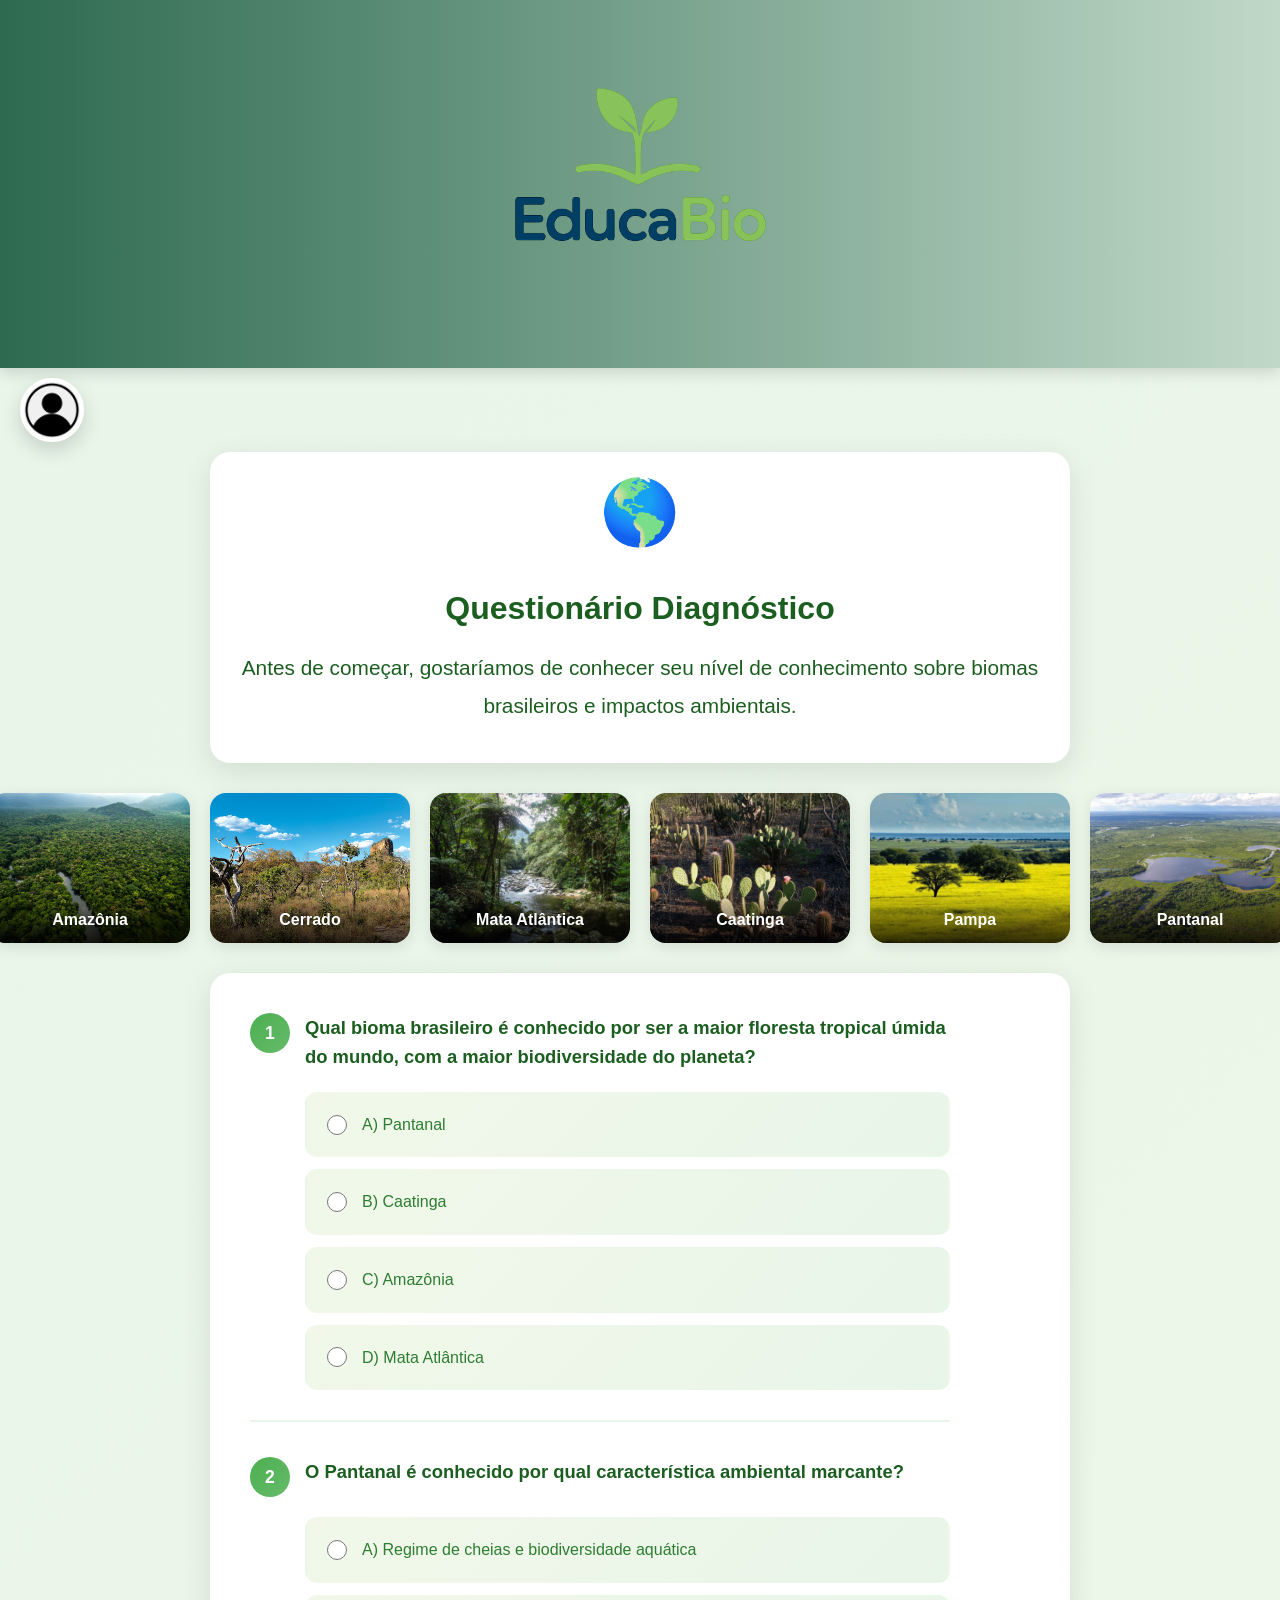
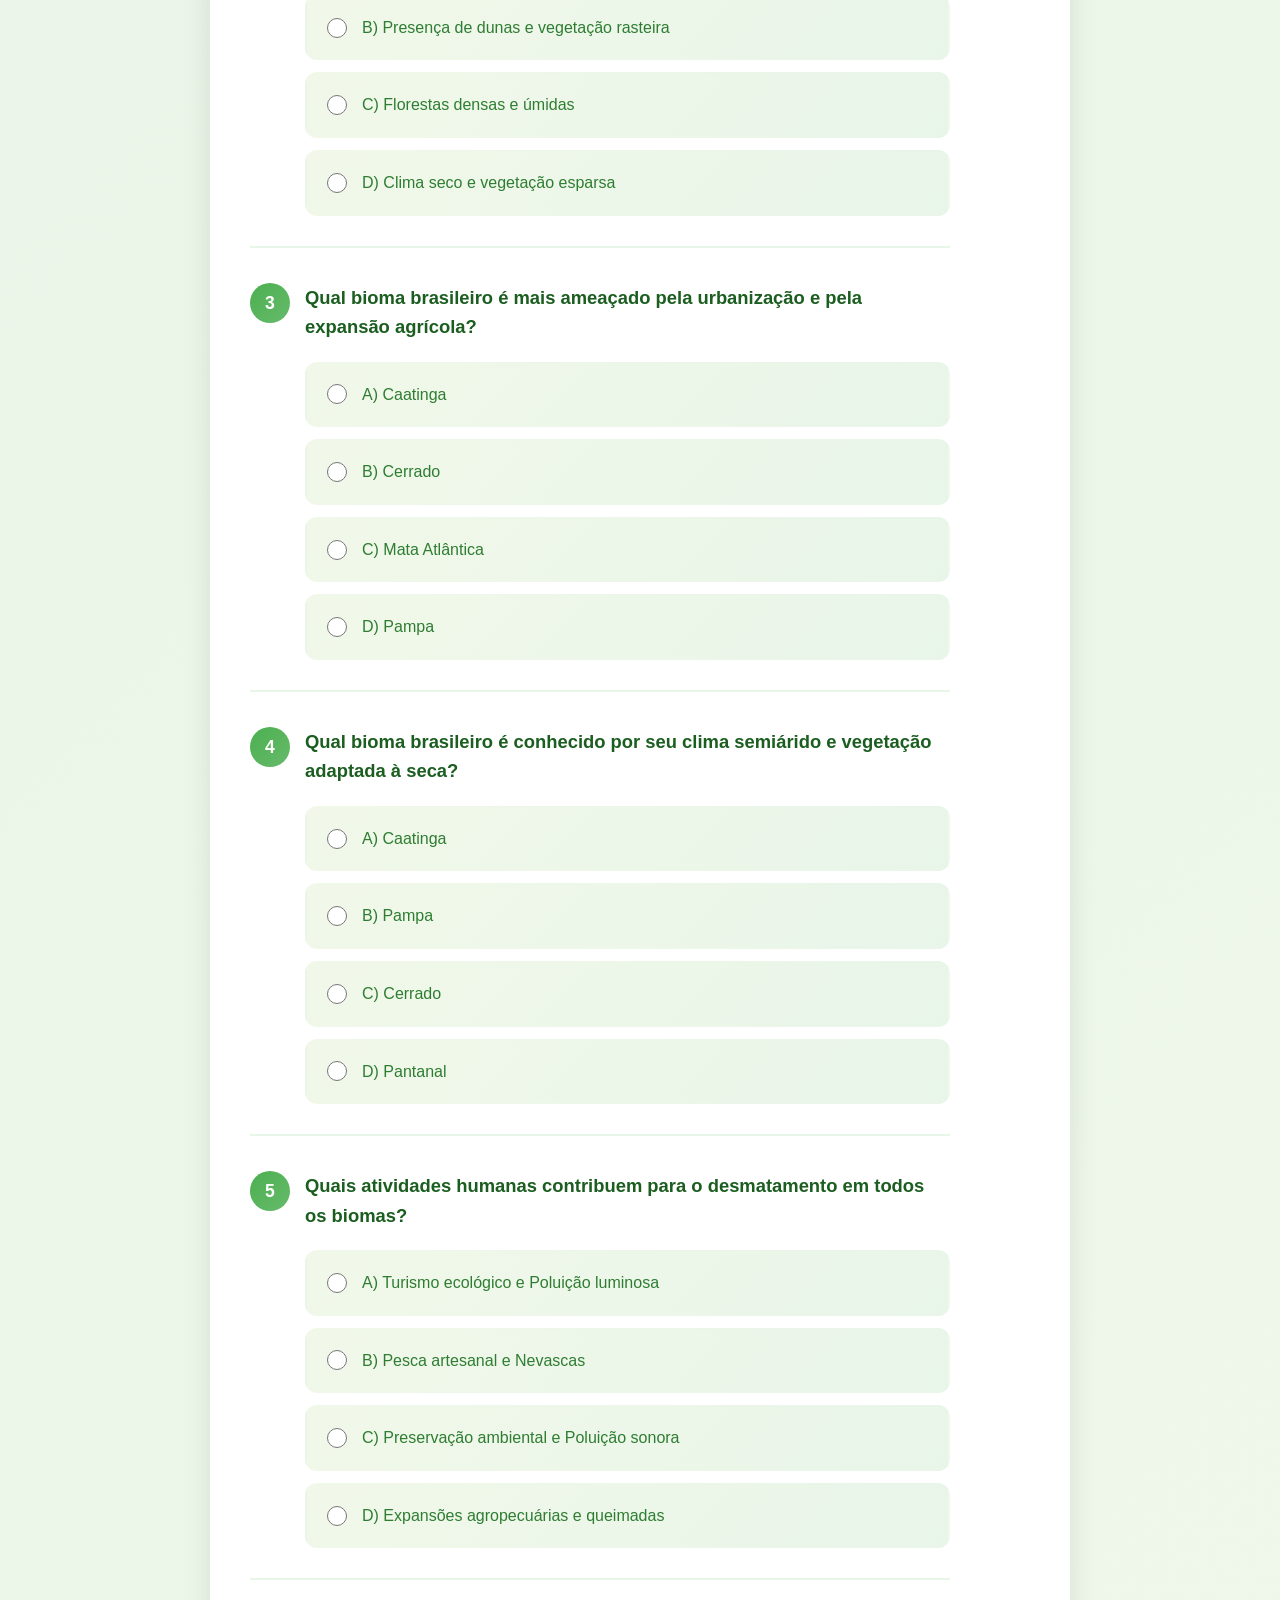
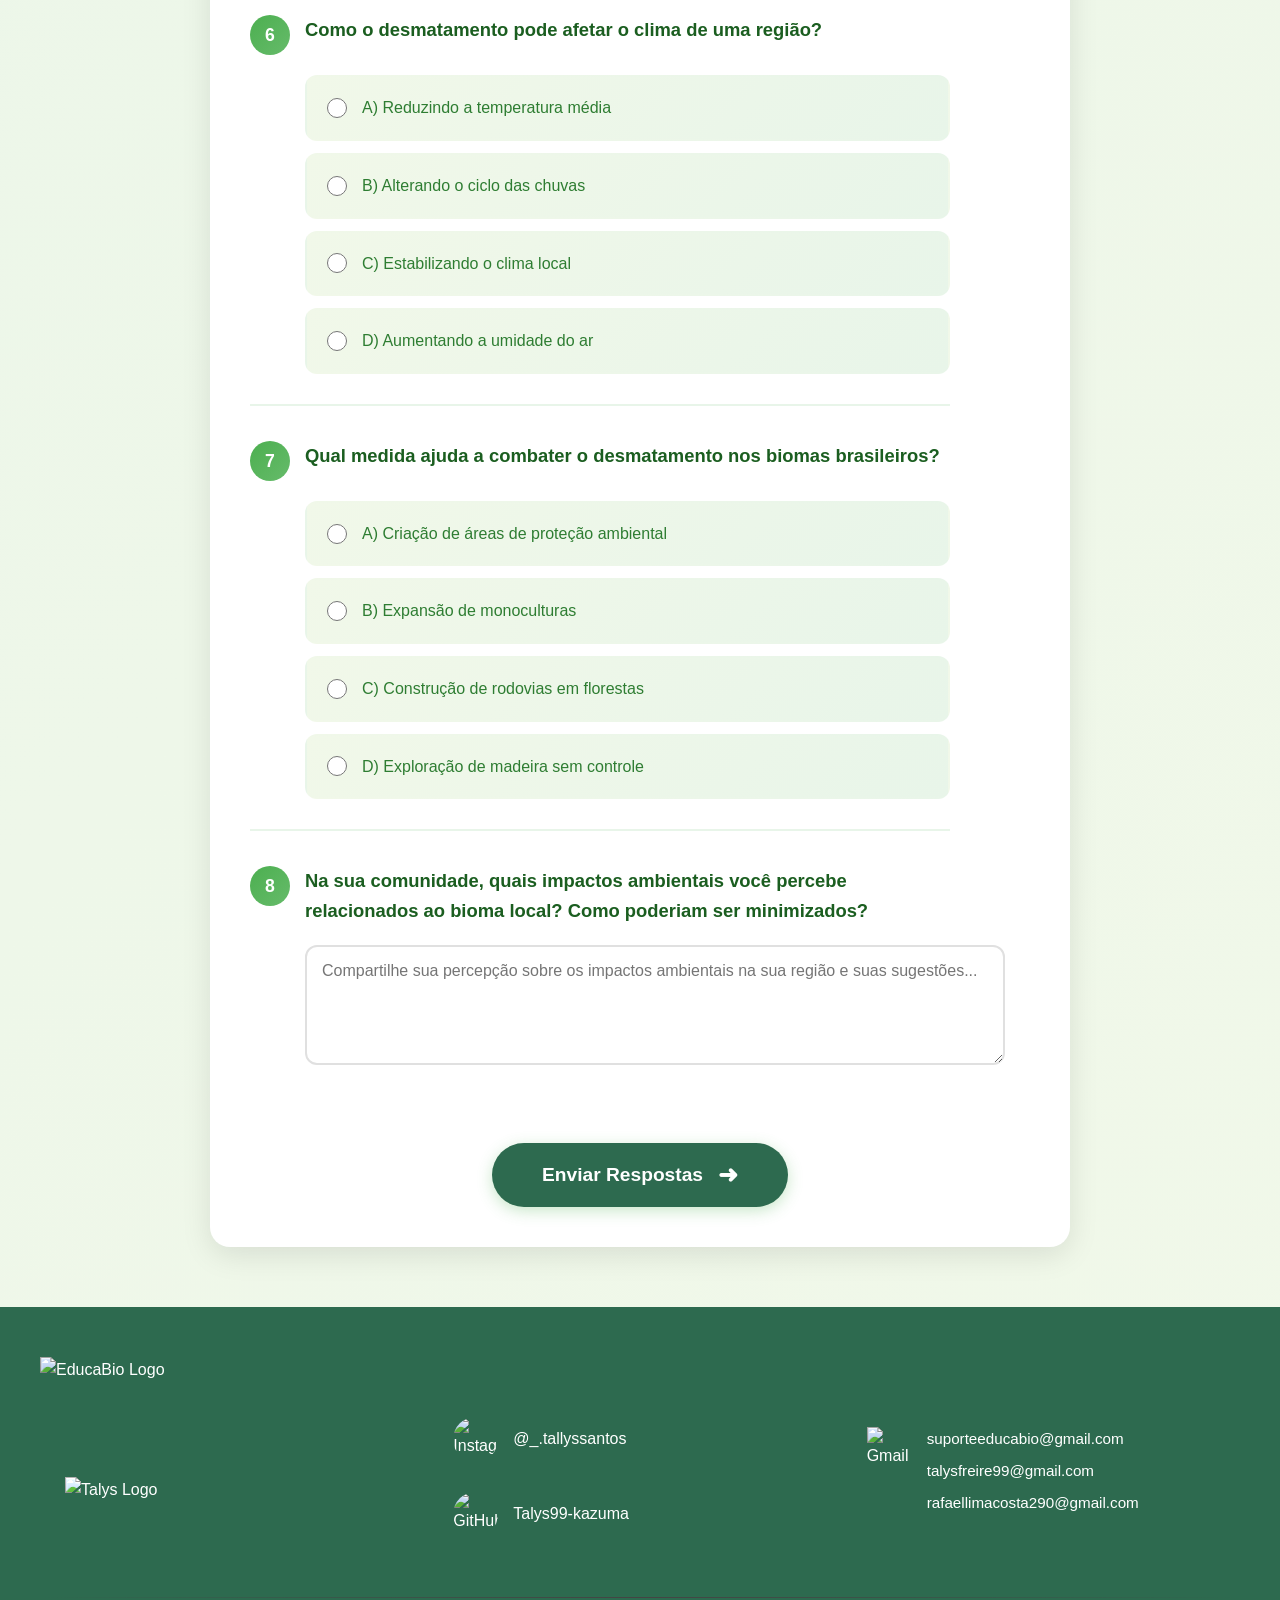
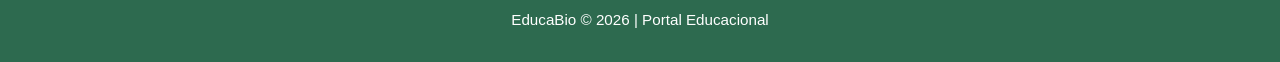
==== index.html @ 8728438f "Atualição" ====
<!DOCTYPE html>
<html lang="pt-BR">
<head>
    <meta charset="UTF-8">
    <meta name="viewport" content="width=device-width, initial-scale=1.0">
    <!-- Descrição que aparece ao compartilhar -->
    <meta name="description" content="Site educativo sobre biomas brasileiros e seus impactos ambientais.">
    <!-- Metatags para redes sociais (Open Graph) -->
    <meta property="og:title" content="EducaBio - Biomas Brasileiros e Impactos Ambientais">
    <meta property="og:description" content="Descubra os biomas brasileiros e os impactos ambientais de forma interativa e educativa.">
    <meta property="og:url" content="https://talys99-kazuma.github.io/EducaBio/">
    <meta property="og:type" content="website">
  <!-- Imagem de prévia (aparece no WhatsApp, Facebook, etc.) -->
    <meta property="og:image" content="https://talys99-kazuma.github.io/EducaBio/assets/img/capa.png">
    <meta property="og:image:type" content="image/png">
    <meta property="og:image:width" content="1200">
    <meta property="og:image:height" content="630">

    <title>EducaBio - Biomas Brasileiros e Impactos Ambientais</title>
     <link rel="stylesheet" href="https://cdn.jsdelivr.net/npm/bootstrap-icons@1.10.3/font/bootstrap-icons.css">
    <link rel="shortcut icon" href="assets/img/icone1.png" type="image/x-icon">
    <link rel="stylesheet" href="assets/css/index.css">

</head>
<body>
    <header class="quiz-header">
        <div class="header-content">
            <img src="assets/img/logo educabio.png" style="max-width:300px;" alt="logo educabio">
        </div>
    </header>

            <!-- Botao de Perfil Redondo (quando logado) - Desktop -->
    <div class="user-box">
    <button class="btn-user-icon" id="user-button">
        <img src="assets/img/user.png" id="desktop-user-avatar" alt="User">
    </button>

    <div class="dropdown-content" id="desktop-dropdown-menu">
        <div class="dropdown-premium-header">
            <svg width="24" height="24" viewBox="0 0 24 24" fill="none" stroke="currentColor" stroke-width="2" class="link-icon">
                    <path d="M20 21V19C20 17.9391 19.5786 16.9217 18.8284 16.1716C18.0783 15.4214 17.0609 15 16 15H8C6.93913 15 5.92172 15.4214 5.17157 16.1716C4.42143 16.9217 4 17.9391 4 19V21"/><circle cx="12" cy="7" r="4"/>
                </svg>
            <span class="full-user-name" id="desktop-full-name">Carregando...</span>
        </div>

        <div class="dropdown-footer">
            <button class="btn-premium-sair" id="btn-logout-desktop">
                <svg width="16" height="16" viewBox="0 0 24 24" fill="none" stroke="white" stroke-width="2">
                    <path d="M9 21H5C3.89543 21 3 20.1046 3 19V5C3 3.89543 3.89543 3 5 3H9"/><path d="M16 17L21 12L16 7"/><path d="M21 12H9"/>
                </svg>
                Sair
            </button>
        </div>
    </div>
</div>


<div class="auth-modal-overlay hidden" id="auth-modal-overlay">
    <div class="auth-modal">
        <button class="modal-close" id="modal-close">&times;</button>
        
        <div class="modal-header">
            <div class="modal-icon">
                 <img src="assets/img/icone1.png" alt="Logo EducaBio" class="modal-logo">
            </div>
            <h2 class="modal-title">Bem-vindo ao EducaBio</h2>
            <p class="modal-subtitle">Acesse sua conta ou crie uma nova</p>
        </div>

        <div class="auth-tabs">
            <button class="auth-tab active" id="tab-login">Entrar</button>
            <button class="auth-tab" id="tab-register">Criar Conta</button>
        </div>

        <button type="button" class="btn-google" id="btn-google">
            <svg width="20" height="20" viewBox="0 0 24 24">
                <path fill="#4285F4" d="M22.56 12.25c0-.78-.07-1.53-.2-2.25H12v4.26h5.92c-.26 1.37-1.04 2.53-2.21 3.31v2.77h3.57c2.08-1.92 3.28-4.74 3.28-8.09z"/>
                <path fill="#34A853" d="M12 23c2.97 0 5.46-.98 7.28-2.66l-3.57-2.77c-.98.66-2.23 1.06-3.71 1.06-2.86 0-5.29-1.93-6.16-4.53H2.18v2.84C3.99 20.53 7.7 23 12 23z"/>
                <path fill="#FBBC05" d="M5.84 14.09c-.22-.66-.35-1.36-.35-2.09s.13-1.43.35-2.09V7.07H2.18C1.43 8.55 1 10.22 1 12s.43 3.45 1.18 4.93l2.85-2.22.81-.62z"/>
                <path fill="#EA4335" d="M12 5.38c1.62 0 3.06.56 4.21 1.64l3.15-3.15C17.45 2.09 14.97 1 12 1 7.7 1 3.99 3.47 2.18 7.07l3.66 2.84c.87-2.6 3.3-4.53 6.16-4.53z"/>
            </svg>
            Continuar com Google
        </button>

        <div class="divider"><span>ou</span></div>

        <form class="auth-form" id="login-form">
            <div class="form-group">
                <label for="login-email">Email</label>
                <input type="email" id="login-email" placeholder="seu@email.com" autocomplete="email" required>
            </div>
            <div class="form-group">
                <label for="login-password">Senha</label>
                <div class="password-wrapper">
                   <input type="password" id="login-password" placeholder="Sua senha" autocomplete="current-password" required>
                    <button type="button" class="toggle-password" data-target="login-password">
                        <i class="bi bi-eye-fill"></i>
                    </button>
                </div>
                <a href="#" class="forgot-password" id="btn-forgot-password">Esqueceu a senha?</a>
            </div>
            <button type="submit" class="btn-submit-auth">Entrar</button>
            <p class="auth-switch">Não tem uma conta? <a href="#" id="switch-to-register">Cadastre-se</a></p>
        </form>

        <form class="auth-form hidden" id="register-form">
            <div class="form-group">
                <label for="register-name">Nome Completo</label>
                <input type="text" id="register-name" placeholder="Seu nome" autocomplete="name" required>
            </div>
            <div class="form-group">
                <label for="register-email">Email</label>
                <input type="email" id="register-email" placeholder="seu@email.com" autocomplete="email" required>
            </div>
            <div class="form-group">
                <label for="register-password">Senha</label>
                <div class="password-wrapper">
                   <input type="password" id="register-password" placeholder="Minimo 6 caracteres" autocomplete="new-password" required minlength="6">
                    <button type="button" class="toggle-password" data-target="login-password">
                        <i class="bi bi-eye-fill"></i>
                    </button>
                </div>
            </div>
            <div class="form-group">
                <label for="register-confirm-password">Confirmar Senha</label>
                <div class="password-wrapper">
                   <input type="password" id="register-confirm-password" placeholder="Repita a senha" autocomplete="new-password" required>
                    <button type="button" class="toggle-password" data-target="login-password">
                        <i class="bi bi-eye-fill"></i>
                    </button>
                </div>
            </div>
            <div class="form-group checkbox-group">
                <label class="checkbox-label">
                    <input type="checkbox" id="register-terms" required>
                    <span>Concordo com os <a href="assets/politicamodal.html#termos1" target="_blank">Termos de Uso</a> e <a href="assets/politicamodal.html#privacidade1" target="_blank">Política de Privacidade</a></span>
                </label>
            </div>
            <button type="submit" class="btn-submit-auth">Criar Conta</button>
            <p class="auth-switch">Já tem uma conta? <a href="#" id="switch-to-login">Faca login</a></p>
        </form>

        <form class="auth-form hidden" id="forgot-form">
            <p class="forgot-text">Digite seu email para receber um link de recuperacao de senha.</p>
            <div class="form-group">
                <label for="forgot-email">Email</label>
                <input type="email" id="forgot-email" placeholder="seu@email.com" autocomplete="email" required>
            </div>
            <button type="submit" class="btn-submit-auth">Enviar Link</button>
            <p class="auth-switch"><a href="#" id="back-to-login">Voltar ao login</a></p>
        </form>

        <div class="auth-message hidden" id="auth-message"></div>
    </div>
</div>

    <main class="quiz-main">
        <div class="quiz-intro">
            <div class="intro-icon">🌎</div>
            <h2>Questionário Diagnóstico</h2>
            <p class="intro-text">Antes de começar, gostaríamos de conhecer seu nível de conhecimento sobre biomas brasileiros e impactos ambientais.</p>
            
        </div>

        <div class="biomes-wrapper">
        <div class="biomes-showcase">
            
            <div class="biome-card">
                <img src="assets/img/amazonia.jpg" data-source="https://www.istockphoto.com/br/fotos/floresta-amaz%C3%B4nica" alt="Amazônia" class="biome-img">
                <span class="biome-name">Amazônia</span>
            </div>
            <div class="biome-card">
                <img src="assets/img/cerrado.jpg" data-source="https://www.coladaweb.com/geografia-do-brasil/biomas-brasileiros" alt="Cerrado" class="biome-img">
                <span class="biome-name">Cerrado</span>
            </div>
            <div class="biome-card">
                <img src="assets/img/matatlantica.jpg" data-source="https://www.linkedin.com/pulse/mata-atl%C3%A2ntica-o-bioma-que-conta-hist%C3%B3ria-do-brasil-mariana-giozza" alt="Mata Atlântica" class="biome-img">
                <span class="biome-name">Mata Atlântica</span>
            </div>
            <div class="biome-card">
                <img src="assets/img/caatinga.png" alt="Caatinga" class="biome-img">
                <span class="biome-name">Caatinga</span>
            </div>
            <div class="biome-card">
                <img src="assets/img/pampa.jpg" alt="Pampa" data-source="https://escolaeducacao.com.br/wp-content/uploads/2019/11/bioma-pampa-1024x664.jpg" class="biome-img">
                <span class="biome-name">Pampa</span>
            </div>
            <div class="biome-card">
                <img src="assets/img/Pantanal.jpeg" alt="Pantanal" data-source="https://g1.globo.com/ms/mato-grosso-do-sul/noticia/2023/11/28/lei-do-pantanal-projeto-entregue-tenta-equilibrar-preservacao-e-exploracao-no-bioma.ghtml" class="biome-img">
                <span class="biome-name">Pantanal</span>
            </div>
        </div>
        </div>

        <form id="diagnostic-form" class="quiz-form">
            <input type="hidden" id="google-form-url" value="SEU_LINK_GOOGLE_FORMS_AQUI">
            
            <div id="questions-container" class="questions-container"></div>

            <div class="form-actions">
                <button type="button" id="submit-btn" class="btn-submit">
                    <span>Enviar Respostas</span>
                    <span class="btn-icon">➜</span>
                </button>
            </div>

            <div id="result-message" class="result-message hidden"></div>
        </form>
    </main>

<footer class="site-footer">
  <div class="footer-container">
    <!-- Coluna Logos -->
    <div class="footer-logos">
      <div class="footer-logo">
        <img src="https://hebbkx1anhila5yf.public.blob.vercel-storage.com/icone1-7WIvKrvD5g5HbhzWyLmM8t5rJpvHDr.png" alt="EducaBio Logo">
      </div>
      <div class="footer-logo talys-logo">
        <img src="https://hebbkx1anhila5yf.public.blob.vercel-storage.com/243720-removebg-preview-8WmonpOTphPnoljR5DUNSmMhlmZqoL.png" alt="Talys Logo">
      </div>
    </div>

    <!-- Coluna Redes Sociais -->
    <div class="footer-social">
      <a href="https://instagram.com/_.tallyssantos" target="_blank" class="social-link">
        <img src="https://hebbkx1anhila5yf.public.blob.vercel-storage.com/instagram-9ubd6lg7rGDtGo9v0zy2sn0OGkRvIf.png" alt="Instagram">
        <span>@_.tallyssantos</span>
      </a>
      <a href="https://github.com/Talys99-kazuma" target="_blank" class="social-link">
        <img src="https://hebbkx1anhila5yf.public.blob.vercel-storage.com/github-zu1zKWHivKHfpjQVtYl8Pwv744STsI.png" alt="GitHub">
        <span>Talys99-kazuma</span>
      </a>
    </div>

    <!-- Coluna Emails -->
    <div class="footer-emails">
      <div class="email-section">
        <img src="https://hebbkx1anhila5yf.public.blob.vercel-storage.com/Gmail_Logo_512px-Z8vpBb7F5t7RF8ivu543JDUJhdYqXp.png" alt="Gmail">
        <div class="email-list">
          <a href="mailto:suporteeducabio@gmail.com">suporteeducabio@gmail.com</a>
          <a href="mailto:talysfreire99@gmail.com">talysfreire99@gmail.com</a>
          <a href="mailto:rafaellimacosta290@gmail.com">rafaellimacosta290@gmail.com</a>
        </div>
      </div>
    </div>
  </div>

  <div class="footer-divider"></div>
  
  <div class="footer-bottom">
    <p>EducaBio &copy; 2026 | Portal Educacional</p>
  </div>
</footer>

    <!-- Firebase SDK -->
    <script src="https://www.gstatic.com/firebasejs/10.7.1/firebase-app-compat.js"></script>
    <script src="https://www.gstatic.com/firebasejs/10.7.1/firebase-auth-compat.js"></script>
    <script src="https://www.gstatic.com/firebasejs/10.7.1/firebase-firestore-compat.js"></script>
    <script src="https://www.gstatic.com/firebasejs/10.7.1/firebase-storage-compat.js"></script>
    
    <script src="assets/js/firebase-config.js"></script>
    <script src="assets/js/auth.js"></script>
    <script src="assets/js/index.js"></script>
    <script src="assets/components/header.js"></script>

</body>
</html>
---- assets/css/index.css ----
* {
    margin: 0;
    padding: 0;
    box-sizing: border-box;
}

body {
    font-family: 'Segoe UI', Tahoma, Geneva, Verdana, sans-serif;
    background: linear-gradient(135deg, #e8f5e9 0%, #f1f8e9 100%);
    min-height: 100vh;
    line-height: 1.6;
}

 .hidden { display: none !important; }
  .modal-icon {
  display: flex;
  justify-content: center;
  align-items: center;
}

.modal-logo {
  width: 200px;
  height: auto;
  object-fit: contain;
  filter: drop-shadow(0 4px 8px rgba(0,0,0,0.2));
}
  
  /* ===============================
     MENU DESKTOP - ESTRUTURA GERAL
  ================================ */
  /* ===============================
     ÁREA DO USUÁRIO NO MENU (DESKTOP)
  ================================ */
.user-box {
    position: relative;
    display: flex;
    justify-content: flex-start; /* Alinha o conteúdo do box à esquerda */
    margin-bottom: 40px;
    margin-top: -30px;
}
  
  .btn-user-icon {
    margin-left: 20px;
    border: none;
    cursor: pointer;
    display: flex;
    align-items: center;
    justify-content: center;
    height: 100%;
    transition: all 0.3s ease;

    border-radius: 50%;
    object-fit: cover;
    border: 2px solid #ffffff;
    box-shadow: 0 8px 20px rgba(0, 0, 0, 0.15);
    background-color: #f0f0f0;
  }
  
  
  .btn-user-icon img {
    width: 60px;
    height: 60px;
    border-radius: 50%;
    border: 2px solid white;
    object-fit: cover;
  }
  
.dropdown-content {
    display: none;
    position: absolute;
    top: 100%;    /* Mantém abaixo do botão */
    left: 9px;     /* Alinha a borda esquerda do menu com a do botão */
    right: auto;  /* Garante que não puxe para a direita */
    background-color: white;
    min-width: 220px;
    box-shadow: 0px 8px 16px rgba(0,0,0,0.2);
    z-index: 1000;
    border-radius: 8px;
    margin-top: 10px;
}
  
  .dropdown-content.show { display: block !important; }
  
  .dropdown-premium-header {
    background: #b0beb2;
    padding: 20px;
    display: flex;
    align-items: center;
    gap: 12px;
    color: rgb(0, 0, 0);
  }
  
  #desktop-full-name, #mobile-user-name {
    white-space: nowrap;
    overflow: hidden;
    text-overflow: ellipsis;
    display: inline-block;
    max-width: 150px;
    vertical-align: middle;
  }
  
  .full-user-name { font-size: 18px; font-weight: bold; }
  
  .dropdown-link-item {
    display: flex;
    align-items: center;
    gap: 10px;
    padding: 14px 20px;
    color: #333;
    background-color: #ffffff;
    text-decoration: none;
    font-size: 15px;
    transition: 0.2s;
    border-bottom: 1px solid #f0f0f0;
  }
  
  .dropdown-link-item:hover {
    background: #f8f9fa;
    color: #007bff;
  }
  
  .dropdown-footer {
    padding: 15px;
    border-top: 1px solid #eee;
  }
  
  .btn-premium-sair {
    width: 100%;
    background: #dc3545;
    color: white;
    border: none;
    padding: 10px;
    border-radius: 6px;
    cursor: pointer;
    display: flex;
    align-items: center;
    justify-content: center;
    gap: 8px;
    font-weight: bold;
  }
  
  
  /* ===============================
     MODAL DE LOGIN (ESTILOS BASE)
  =============================== */
  .auth-modal-overlay {
    position: fixed;
    inset: 0;
    background: rgba(0,0,0,0.6);
    display: flex;
    align-items: center;
    justify-content: center;
    z-index: 9999;
    padding: 20px;
    backdrop-filter: blur(4px);
  }
  
  .auth-modal {
    background: #fff;
    border-radius: 20px;
    max-width: 420px;
    width: 100%;
    max-height: 90vh;
    overflow-y: auto;
    position: relative;
    box-shadow: 0 20px 60px rgba(0,0,0,0.3);
  }
  
  .modal-close {
    position: absolute;
    top: 15px;
    right: 15px;
    background: none;
    border: none;
    font-size: 28px;
    color: #fff;
    cursor: pointer;
    width: 36px;
    height: 36px;
    display: flex;
    align-items: center;
    justify-content: center;
    border-radius: 50%;
    transition: all 0.2s ease;
    z-index: 10;
  }
  
  .modal-close:hover { background: rgba(255,255,255,0.2); }
  
  .modal-header {
    background: linear-gradient(135deg, #2d6a4f, #4caf50);
    padding: 40px 30px 30px;
    text-align: center;
    color: #fff;
    border-radius: 20px 20px 0 0;
  }
  
  .modal-icon { margin-bottom: 15px; }
  .modal-title { font-size: 1.6rem; font-weight: 700; margin-bottom: 8px; }
  .modal-subtitle { font-size: 0.95rem; opacity: 0.9; }
  
  .auth-tabs { display: flex; background: #f5f5f5; }
  .auth-tab {
    flex: 1;
    padding: 16px;
    border: none;
    background: transparent;
    font-size: 1rem;
    font-weight: 600;
    color: #666;
    cursor: pointer;
    transition: all 0.3s ease;
    position: relative;
  }
  .auth-tab.active { color: #2d6a4f; background: #fff; }
  .auth-tab.active::after {
    content: '';
    position: absolute;
    bottom: 0; left: 0; right: 0;
    height: 3px;
    background: #2d6a4f;
  }
  
  .btn-google {
    display: flex;
    align-items: center;
    justify-content: center;
    gap: 12px;
    width: calc(100% - 50px);
    margin: 25px auto 0;
    padding: 14px 20px;
    background: #fff;
    border: 2px solid #e0e0e0;
    border-radius: 10px;
    font-size: 1rem;
    font-weight: 500;
    color: #333;
    cursor: pointer;
    transition: all 0.3s ease;
  }
  
  .divider { display: flex; align-items: center; margin: 20px 25px; color: #999; font-size: 0.9rem; }
  .divider::before, .divider::after { content: ''; flex: 1; height: 1px; background: #e0e0e0; }
  .divider span { padding: 0 15px; }
  
  .auth-form { padding: 0 25px 25px; }
  .form-group { margin-bottom: 18px; }
  .form-group label { display: block; margin-bottom: 8px; font-weight: 600; color: #333; font-size: 0.9rem; }
  .form-group input {
    width: 100%;
    padding: 14px 16px;
    border: 2px solid #e0e0e0;
    border-radius: 10px;
    font-size: 1rem;
    transition: border-color 0.3s ease;
  }
  .form-group input:focus { outline: none; border-color: #2d6a4f; }
  
  .password-wrapper { position: relative; }
  .password-wrapper input { padding-right: 50px; }
  .toggle-password {
    position: absolute;
    right: 12px;
    top: 50%;
    transform: translateY(-50%);
    background: none;
    border: none;
    cursor: pointer;
    color: #999;
    padding: 5px;
  }
  .toggle-password i {
  font-size: 24px;
  transition: 0.2s;
}

.toggle-password:hover i {
  color: #2d6a4f;
  transform: scale(1.1);
}
  .forgot-password { display: block; text-align: right; margin-top: 8px; color: #2d6a4f; font-size: 0.85rem; text-decoration: none; }
  .forgot-text { color: #666; font-size: 0.9rem; margin-bottom: 20px; line-height: 1.5; }
  
  .checkbox-group { margin-top: 10px; }
  .checkbox-label { display: flex; align-items: flex-start; gap: 10px; cursor: pointer; font-size: 0.85rem; color: #555; line-height: 1.4; }
  .checkbox-label input[type="checkbox"] { width: 18px; height: 18px; margin-top: 2px; accent-color: #2d6a4f; }
  .checkbox-label a { color: #2d6a4f; text-decoration: none; }
  
  .btn-submit-auth {
    width: 100%;
    padding: 16px;
    background: #2d6a4f;
    color: #fff;
    border: none;
    border-radius: 10px;
    font-size: 1.1rem;
    font-weight: 600;
    cursor: pointer;
    transition: all 0.3s ease;
    margin-top: 10px;
  }
  .btn-submit-auth:hover { background: #245a42; transform: translateY(-2px); }
  .btn-submit-auth:disabled { background: #ccc; cursor: not-allowed; transform: none; }
  
  .auth-switch { text-align: center; margin-top: 20px; color: #666; font-size: 0.9rem; }
  .auth-switch a { color: #2d6a4f; text-decoration: none; font-weight: 600; }
  
  .auth-message { margin: 15px 25px 25px; padding: 14px; border-radius: 8px; text-align: center; font-size: 0.9rem; }
  .auth-message.success { background: #d4edda; color: #155724; border: 1px solid #c3e6cb; }
  .auth-message.error { background: #f8d7da; color: #721c24; border: 1px solid #f5c6cb; }
  
  
  /* =========================================================
     RESPONSIVIDADE - MOBILE E TABLET (O SEGREDO ESTÁ AQUI)
  ========================================================= */
  @media (max-width: 900px) {

  
    /* =================================================
       SESSÃO DE LOGIN/PERFIL NO MOBILE (CÓPIA DA FOTO)
    ================================================= */
    .mobile-auth-section { width: 85%; margin: 10px auto 20px; }
  
    /* BOTÃO LOGIN (ANTES DO LOGIN) */
    .btn-login-mobile {
      width: 100%;
      padding: 12px 15px;
      background-color: #2d6a4f !important;
      color: white !important;
      border-radius: 8px;
      font-weight: bold;
      font-size: 16px;
      display: flex;
      align-items: center;
      gap: 25px;
      cursor: pointer;
      box-shadow: 0 4px 6px rgba(0,0,0,0.1);
    }
    .mobile-avatar-out {
      width: 45px;
      height: 45px;
      border-radius: 50%;
      border: 3px solid #ffffff;
      object-fit: cover;
      background-color: #ccc;
    }
  
    /* CARD DO USUÁRIO LOGADO (DEPOIS DO LOGIN) */
    .mobile-user-profile {
      width: 100%;
      border-radius: 8px;
      overflow: hidden;
      background-color: #fff;
      border: 1px solid #ddd;
    }
    .mobile-user-header {
      background-color: #2d6a4f !important;
      padding: 12px 15px;
      display: flex;
      align-items: center;
      gap: 15px;
      cursor: pointer;
    }
    .mobile-user-avatar {
      width: 45px;
      height: 45px;
      border-radius: 50%;
      border: 2px solid #ffffff;
      object-fit: cover;
    }
    .mobile-user-name {
      color: #ffffff !important;
      font-weight: bold;
      font-size: 17px;
      flex-grow: 1;
    }
    .accordion-arrow { transition: transform 0.3s ease; color: white; font-size: 12px; }
    .mobile-user-profile.open .accordion-arrow { transform: rotate(180deg); }
  
    /* LINKS DO SUBMENU SANFONA */
    .mobile-user-links {
      max-height: 0;
      overflow: hidden;
      display: flex;
      flex-direction: column;
      background: white;
      transition: max-height 0.3s ease;
    }
    .mobile-user-links.show { max-height: 400px; }
    .mobile-user-links .mobile-user-link {
      display: flex !important;
      align-items: center !important;
      gap: 12px !important;
      text-align: left !important;
      padding: 15px 20px !important;
      border: none;
      border-bottom: 1px solid #eee;
      color: #333 !important;
      font-size: 15px !important;
      background: white !important;
      text-decoration: none;
    }
    .mobile-user-links .mobile-user-link svg.link-icon {
      width: 22px; height: 22px; stroke: currentColor; stroke-width: 2;
    }
  
    /* BOTÃO SAIR */
    .mobile-user-links .btn-sair-mobile {
  background-color: #dc3545 !important;
  color: #fff !important;
  border: none !important;
  
  display: flex !important;
  justify-content: center !important;
  align-items: center !important;
  gap: 8px;
  padding: 10px;

  font-weight: bold;
  border-radius: 6px;
  margin: 10px auto;
  width: 80%;
}

/* Ícone branco igual desktop */
.mobile-user-links .btn-sair-mobile svg {
  stroke: #ffffff !important;
}

.menu-links a.zoom-btn {
  transition: all 0.2s ease;
}
  }
  
  /* ===============================
     CELULARES PEQUENOS
  =============================== */
  @media (max-width: 600px) {
    .banner { font-size: 22px; padding: 20px 15px; }
    .banner img, .image { max-height: 160px; }
    .card { font-size: 20px; min-height: 250px; }
  
    /* AJUSTE DO MODAL DE LOGIN PRA CABER SEM ZOOM */
    .auth-modal-overlay {
      padding-top: 15px;
      align-items: flex-start; /* Gruda o modal no topo pra evitar sumir pra baixo */
    }
    .auth-modal {
      max-width: 95%; /* Ocupa a tela toda respeitando as bordas */
      max-height: 95vh;
      border-radius: 12px;
    }
    .modal-header { padding: 20px 15px; }
    .modal-title { font-size: 1.3rem; }
    .auth-form { padding: 15px; }
    .form-group input { padding: 12px; font-size: 0.95rem; }
    .btn-submit-auth { padding: 14px; font-size: 1rem; }
  }

  /* Remove o ícone de mostrar senha do navegador (Edge/Chrome) */
input[type="password"]::-ms-reveal,
input[type="password"]::-ms-clear {
  display: none;
}

input[type="password"]::-webkit-credentials-auto-fill-button,
input[type="password"]::-webkit-password-toggle-button {
  display: none !important;
}

.auth-modal {
  scrollbar-width: none; /* Firefox */
}

.auth-modal::-webkit-scrollbar {
  display: none; /* Chrome, Edge */
}

/* Header */
.quiz-header {
    background: linear-gradient(90deg, #2d6a4f, #c0d8c8);
    color: white;
    padding: 30px 20px;
    box-shadow: 0 4px 15px rgba(0,0,0,0.15);
    margin-bottom: 40px;
}

.header-content {
    max-width: 1200px;
    margin: 0 auto;
    text-align: center;
}

.header-icon {
    font-size: 2.5rem;
    display: inline-block;
    animation: leaf-float 3s ease-in-out infinite;
}

@keyframes leaf-float {
    0%, 100% { transform: translateY(0) rotate(0deg); }
    50% { transform: translateY(-10px) rotate(5deg); }
}

.quiz-header h1 {
    font-size: 2.5rem;
    margin-bottom: 10px;
    font-weight: 700;
}

.header-subtitle {
    font-size: 1.1rem;
    opacity: 0.95;
    font-weight: 300;
}

/* Main Content */
.quiz-main {
    max-width: 900px;
    margin: -30px auto 40px;
    padding: 0 20px;
}

/* Intro Section */
.quiz-intro {
    background: white;
    padding: 9px;
    border-radius: 20px;
    box-shadow: 0 8px 30px rgba(0,0,0,0.1);
    text-align: center;
    margin-bottom: 30px;
}

.intro-icon {
    font-size: 4rem;
    margin-bottom: 20px;
    animation: pulse 2s ease-in-out infinite;
}

@keyframes pulse {
    0%, 100% { transform: scale(1); }
    50% { transform: scale(1.1); }
}

.quiz-intro h2 {
    font-size: 2rem;
    color: #1b5e20;
    margin-bottom: 15px;
}

.intro-text {
    color: #1b5e20;
    font-size: 1.3rem;
    line-height: 1.8;
    margin-bottom: 30px;
}

.biomes-wrapper { width: 100%; overflow-x: visible; display: flex; justify-content: center; /* centraliza o showcase */ }

/* Biomes Showcase */
.biomes-showcase {
  margin-bottom: -40px;
  display: flex;
  flex-direction: row;
  flex-wrap: nowrap;         /* tudo em uma linha só */
  gap: 20px;                 /* espaço entre os cards */
  justify-content: center; /* alinha os cards à esquerda */
  padding: 0; /* remova padding vertical excessivo */ 
  margin: 0 auto;
  width: max-content;               /* ocupa toda a largura disponível */
  transform: translateX(-0%);
  align-items: flex-start;
}

.biome-card {
    margin: 0; /* evita espaçamento vertical */ vertical-align: top;
  width: 200px;
  flex-shrink: 0;
  position: relative;
  border-radius: 16px;
  overflow: hidden;
  box-shadow: 0 4px 15px rgba(0,0,0,0.1);
  transition: transform 0.3s ease, box-shadow 0.3s ease;
  cursor: pointer;
  margin-bottom: 30px;
}



.biome-card:hover {
    transform: translateY(-5px);
    box-shadow: 0 8px 25px rgba(0,0,0,0.15);
}

.biome-img {
    width: 100%;
    height: 150px;
    object-fit: cover;
    display: block;
}

.biome-name {
    position: absolute;
    bottom: 0;
    left: 0;
    right: 0;
    background: linear-gradient(to top, rgba(0,0,0,0.8), transparent);
    color: white;
    padding: 15px 10px 10px;
    font-weight: 600;
    text-align: center;
}

/* Quiz Form */
.quiz-form {
    background: white;
    padding: 40px;
    border-radius: 20px;
    box-shadow: 0 8px 30px rgba(0,0,0,0.1);
    margin-top: 0;
}

.questions-container {
    margin-bottom: 20px;
}

.question-block {
    margin-bottom: 35px;
    padding-bottom: 30px;
    border-bottom: 2px solid #e8f5e9;
    max-width: 700px
}

.question-block:last-child {
    border-bottom: none;
}

.question-header {
    display: flex;
    align-items: flex-start;
    gap: 15px;
    margin-bottom: 20px;
}

.question-number {
    background: linear-gradient(135deg, #4caf50, #66bb6a);
    color: white;
    width: 40px;
    height: 40px;
    border-radius: 50%;
    display: flex;
    align-items: center;
    justify-content: center;
    font-weight: 700;
    font-size: 1.1rem;
    flex-shrink: 0;
}

.question-text {
    flex: 1;
    font-size: 1.15rem;
    font-weight: 600;
    color: #1b5e20;
    line-height: 1.6;
}

.options-list {
    display: flex;
    flex-direction: column;
    gap: 12px;
    margin-left: 55px;
}

.option-label {
    display: flex;
    align-items: center;
    padding: 18px 20px;
    background: linear-gradient(135deg, #f1f8e9, #e8f5e9);
    border: 2px solid transparent;
    border-radius: 12px;
    cursor: pointer;
    transition: all 0.3s ease;
    position: relative;
    overflow: hidden;
}

.option-label::before {
    content: '';
    position: absolute;
    left: 0;
    top: 0;
    height: 100%;
    width: 4px;
    
    opacity: 0;
    transition: opacity 0.3s ease;
}

.option-label:hover {
    border-color: #4caf50;
    background: linear-gradient(135deg, #dcedc8, #2d6a4f);
    transform: translateX(5px);
}

.option-label:hover::before {
    opacity: 1;
}

.option-input {
    margin-right: 15px;
    width: 20px;
    height: 20px;
    accent-color: #4caf50;
    cursor: pointer;
}

.option-text {
    font-size: 1rem;
    color: #2e7d32;
    font-weight: 500;
}

.option-label input:checked ~ .option-text {
    font-weight: 700;
    color: #1b5e20;
}

.option-label:has(input:checked) {
    background: linear-gradient(135deg, #4caf50, #66bb6a);
    border-color: #2e7d32;
    color: white;
}

.option-label:has(input:checked) .option-text {
    color: white;
}

.option-label:has(input:checked)::before {
    opacity: 1;
    width: 100%;
}

/* Textarea for open question */
.textarea-input {
    width: 100%;
    min-height: 120px;
    padding: 15px;
    border: 2px solid #e0e0e0;
    border-radius: 12px;
    font-size: 1rem;
    font-family: inherit;
    resize: vertical;
    transition: border-color 0.3s ease;
    margin-left: 55px;
}

.textarea-input:focus {
    outline: none;
    border-color: #4caf50;
    background: #f1f8e9;
}

/* Form Actions */
.form-actions {
    display: flex;
    justify-content: center;
    margin-top: 40px;
}

.btn-submit {
    background: #2d6a4f;
    color: white;
    border: none;
    padding: 18px 50px;
    font-size: 1.2rem;
    font-weight: 700;
    border-radius: 50px;
    cursor: pointer;
    display: flex;
    align-items: center;
    gap: 15px;
    transition: all 0.3s ease;
    box-shadow: 0 4px 15px rgba(76,175,80,0.3);
}

.btn-submit:hover {
    transform: translateY(-2px);
    box-shadow: 0 6px 25px rgba(76,175,80,0.4);
    background: linear-gradient(135deg, #45a049, #5cb85c);
}

.btn-submit:active {
    transform: translateY(0);
}

.btn-submit:disabled {
    background: #bdbdbd;
    cursor: not-allowed;
    transform: none;
    box-shadow: none;
}

.btn-icon {
    font-size: 1.5rem;
    transition: transform 0.3s ease;
}

.btn-submit:hover .btn-icon {
    transform: translateX(5px);
}

/* Result Message */
.result-message {
    margin-top: 30px;
    padding: 25px;
    border-radius: 15px;
    text-align: center;
    font-size: 1.1rem;
    font-weight: 600;
    animation: fadeIn 0.5s ease;
}

.result-message.hidden {
    display: none;
}

.result-message.success {
    background: linear-gradient(135deg, #c8e6c9, #a5d6a7);
    color: #1b5e20;
}

@keyframes fadeIn {
    from { opacity: 0; transform: translateY(-10px); }
    to { opacity: 1; transform: translateY(0); }
}

 /* ===============================
     FOOTER NOVO - ESTILO PROFISSIONAL
  =============================== */
.site-footer {
  background: #2d6a4f;
  color: #ffffff;
  padding: 50px 40px 30px;
  margin-top: 60px;
}

.footer-container {
  max-width: 1200px;
  margin: 0 auto;
  display: grid;
  grid-template-columns: 1fr 1fr 1fr;
  gap: 40px;
  align-items: start;
}

/* Logos */
.footer-logos {
  display: flex;
  flex-direction: column;
  gap: 30px;
}

.footer-logo {
  display: flex;
  flex-direction: column;
  align-items: flex-start;
  gap: 5px;
}

.footer-logo img {
  height: 90px;
  width: auto;
  object-fit: contain;
}

.footer-logo .logo-text {
  font-size: 1.5rem;
  font-weight: bold;
}

.footer-logo .text-blue {
  color: #1a4b6e;
}

.footer-logo .text-green {
  color: #7cb342;
}

.talys-logo img {
  height: 120px;
  filter: brightness(1.1);
  margin-left: 25px;
}

/* Social Links */
.footer-social {
  display: flex;
  flex-direction: column;
  gap: 30px;
  margin-top: 60px;
}

.social-link {
  display: flex;
  align-items: center;
  gap: 15px;
  color: #ffffff;
  text-decoration: none;
  transition: all 0.3s ease;
}

.social-link:hover {
  transform: translateX(5px);
  color: #7cb342;
}

.social-link img {
  width: 45px;
  height: 45px;
  border-radius: 50%;
  object-fit: cover;
}

.social-link span {
  font-size: 1rem;
  font-weight: 500;
}

/* Emails */
.footer-emails {
  display: flex;
  flex-direction: column;
}

.email-section {
  display: flex;
  align-items: flex-start;
  gap: 15px;
  margin-top: 70px;

}

.email-section img {
  width: 45px;
  height: auto;
  object-fit: contain;
}

.email-list {
  display: flex;
  flex-direction: column;
  gap: 8px;
}

.email-list a {
  color: #ffffff;
  text-decoration: none;
  font-size: 0.95rem;
  transition: color 0.3s ease;
}

.email-list a:hover {
  color: #7cb342;
}

/* Divider */
.footer-divider {
  max-width: 1200px;
  height: 1px;
  background: linear-gradient(to right, transparent, #444, transparent);
}

/* Bottom */
.footer-bottom {
  text-align: center;
  padding-top: 10px;
}

.footer-bottom p {
  font-size: 0.95rem;
  color: #ffffff;
  margin: 0;
}

/* ===============================
     FOOTER RESPONSIVO
  =============================== */
@media (max-width: 900px) {
  .site-footer {
    padding: 30px 20px 20px;
  }

  .footer-container {
    /* Mantém 3 colunas no tablet, mas com ajustes */
    display: grid;
    grid-template-columns: 1fr 1fr 1.8fr; 
    gap: 15px;
    text-align: left;
    align-items: start;
  }

  .footer-logos {
    flex-direction: column;
    align-items: flex-start;
    gap: 20px;
  }

  .email-section {
    flex-direction: row;
    align-items: flex-start;
    text-align: left;
    gap: 10px;
  }
}

@media (max-width: 600px) {
  .site-footer {
    padding: 30px 15px 20px;
  }

  .footer-container {
    display: grid;
    grid-template-columns: 1fr 1.8fr; 
    /* O SEGREDO ESTÁ AQUI: a 1ª linha (redes) pega só o tamanho que precisa, a 2ª (emails) pega o resto */
    grid-template-rows: max-content 1fr; 
    gap: 15px; 
  }

  /* ===============================
     LADO ESQUERDO (LOGOS)
  =============================== */
  .footer-logos {
    grid-column: 1 / 2;
    grid-row: 1 / 3; 
    gap: 15px; /* <-- Diminuí o espaço entre as duas logos (antes era 35px) */
    justify-content: flex-start;
  }

  .footer-logo img {
    height: 75px; 
  }

  .talys-logo img {
    height: 100px; 
    margin-left: 20px; 
  }

  /* ===============================
     LADO DIREITO (REDES E EMAILS)
  =============================== */
  .footer-social {
    grid-column: 2 / 3;
    grid-row: 1 / 2;
    margin-top: 0; 
    gap: 15px;
  }

  .social-link {
    gap: 10px;
  }

  .social-link img {
    width: 32px; 
    height: 32px;
  }

  .social-link span {
    font-size: 0.9rem; 
  }

  .footer-emails {
    grid-column: 2 / 3;
    grid-row: 2 / 3;
    align-self: start; /* <-- Garante que a caixa de e-mails grude na parte de cima */
  }

  .email-section {
    margin-top: 10px; /* <-- Espaço exato, bem curtinho, entre o Github e os emails */
    align-items: center; 
    gap: 10px;
  }

  .email-section img {
    width: 32px; 
    height: 32px;
    object-fit: contain;
  }

  .email-list {
    gap: 4px;
  }

  .email-list a {
    font-size: 0.8rem; 
    word-break: break-all; 
  }

  .footer-bottom p {
    font-size: 0.8rem;
  }
}

/* Responsive - Tablet */
@media (max-width: 900px) {
    .quiz-header {
        padding: 20px 15px;
    }
    
    .header-content img {
        max-width: 180px !important;
    }

    .quiz-main {
        padding: 0 15px;
    }
    
    .biomes-wrapper {
        overflow-x: auto;
        -webkit-overflow-scrolling: touch;
        justify-content: flex-start;
    }

    .biomes-showcase {
        flex-wrap: nowrap;
        gap: 12px;
        width: max-content;
        transform: none;
        padding: 0 10px;
    }

    .biome-card {
        width: 150px;
        flex-shrink: 0;
    }

    .biome-img {
        height: 120px;
    }
}

@media (max-width: 768px) {
    .quiz-header h1 {
        font-size: 2rem;
    }
    
    .quiz-intro {
        padding: 25px 15px;
    }
    
    .quiz-intro h2 {
        font-size: 1.5rem;
    }
    
    .intro-text {
        font-size: 1rem;
    }
    
    .intro-features {
        gap: 15px;
    }
    
    .biomes-showcase {
        gap: 10px;
    }
    
    .biome-card {
        width: 130px;
    }

    .biome-img {
        height: 100px;
    }
    
    .quiz-form {
        padding: 20px 15px;
    }
    
    .options-list,
    .textarea-input {
        margin-left: 0;
    }
    
    .question-header {
        flex-direction: column;
    }
    
    .question-text {
        font-size: 1.05rem;
    }

    .option-label {
        padding: 14px 16px;
    }

    .option-text {
        font-size: 0.95rem;
    }
    
    .btn-submit {
        padding: 15px 40px;
        font-size: 1.1rem;
        width: 100%;
        justify-content: center;
    }
}

@media (max-width: 480px) {
    .quiz-header {
        padding: 15px 10px;
        margin-bottom: 40px;
    }

    .header-content img {
        max-width: 160px !important;
    }

    .quiz-intro h2 {
        font-size: 1.3rem;
    }

    .intro-icon {
        font-size: 3rem;
    }

    .biome-card {
        width: 120px;
    }

    .biome-img {
        height: 90px;
    }

    .biome-name {
        font-size: 0.8rem;
        padding: 10px 5px 8px;
    }

    .question-block {
        margin-bottom: 25px;
        padding-bottom: 20px;
    }
    
    .feature-item {
        font-size: 0.9rem;
        padding: 10px 15px;
    }

    .quiz-footer {
        padding: 20px 15px;
    }

    .quiz-footer p {
        font-size: 0.85rem;
    }
}
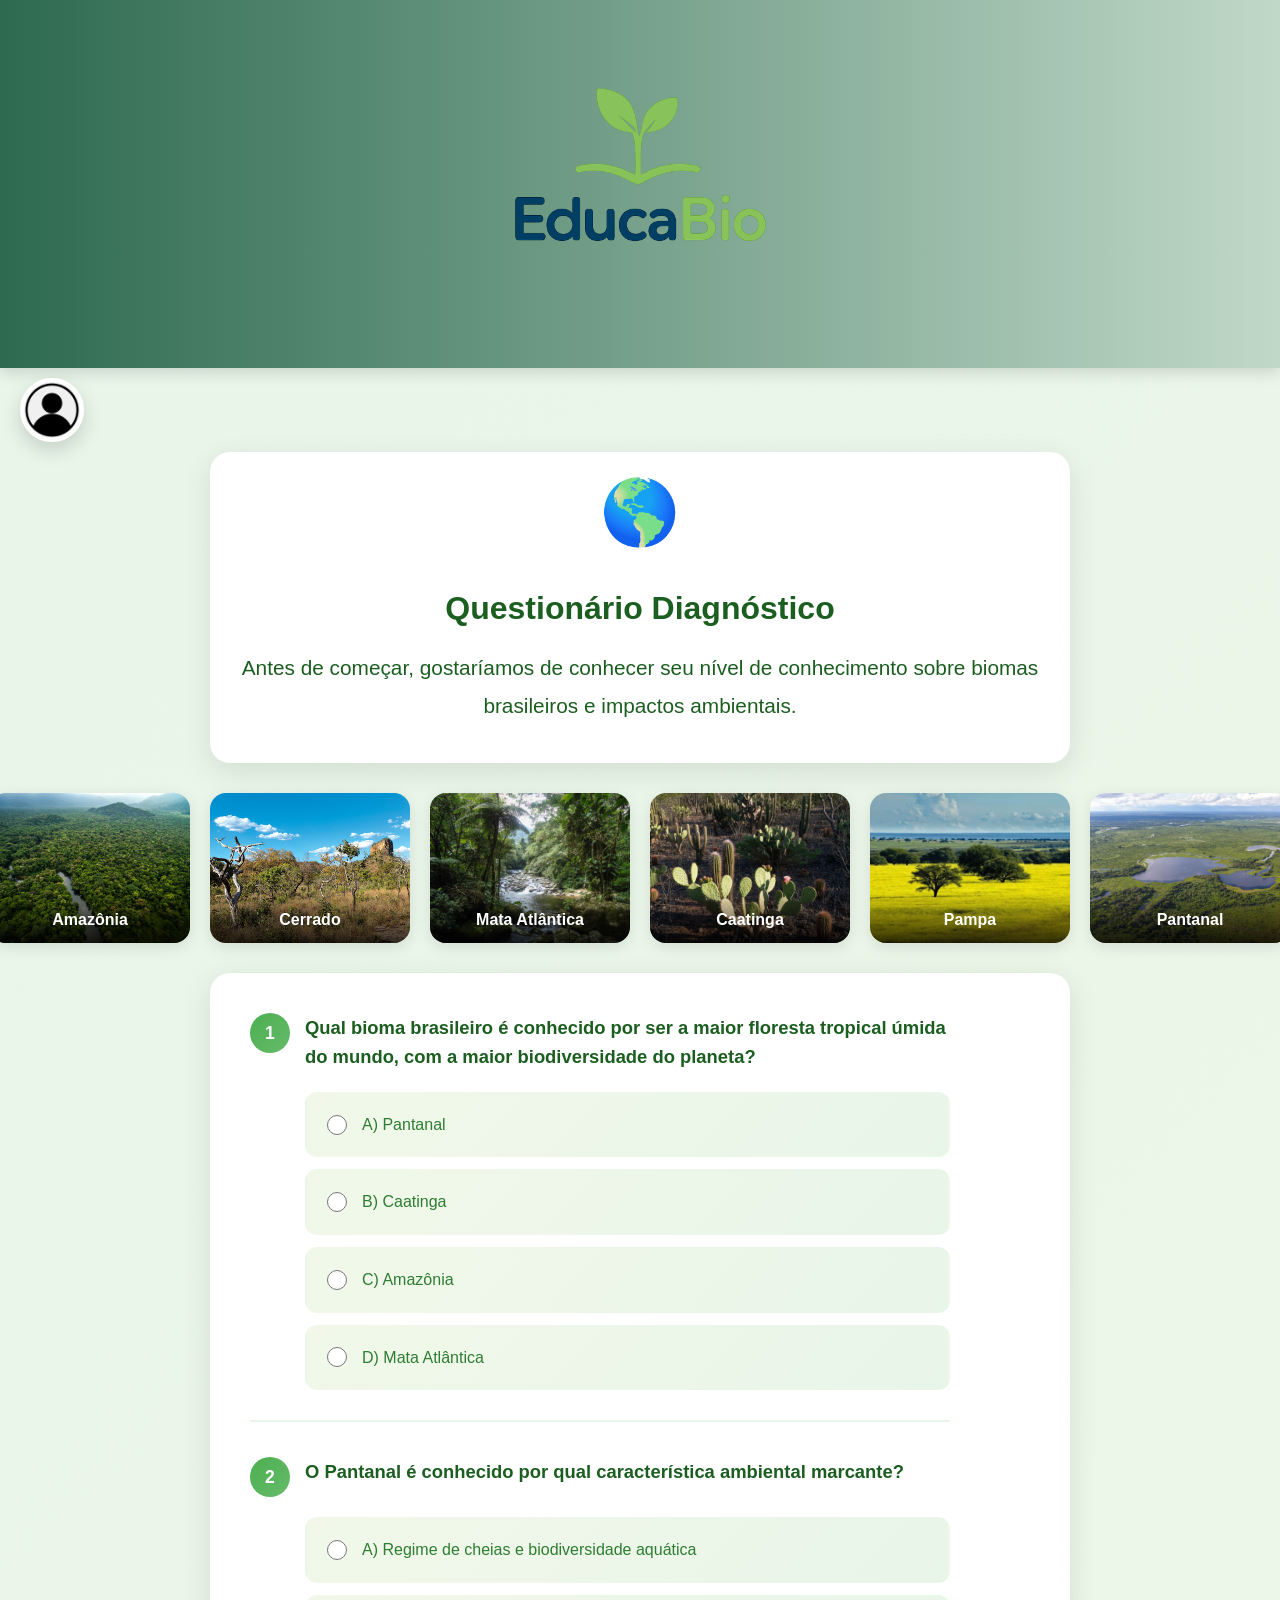
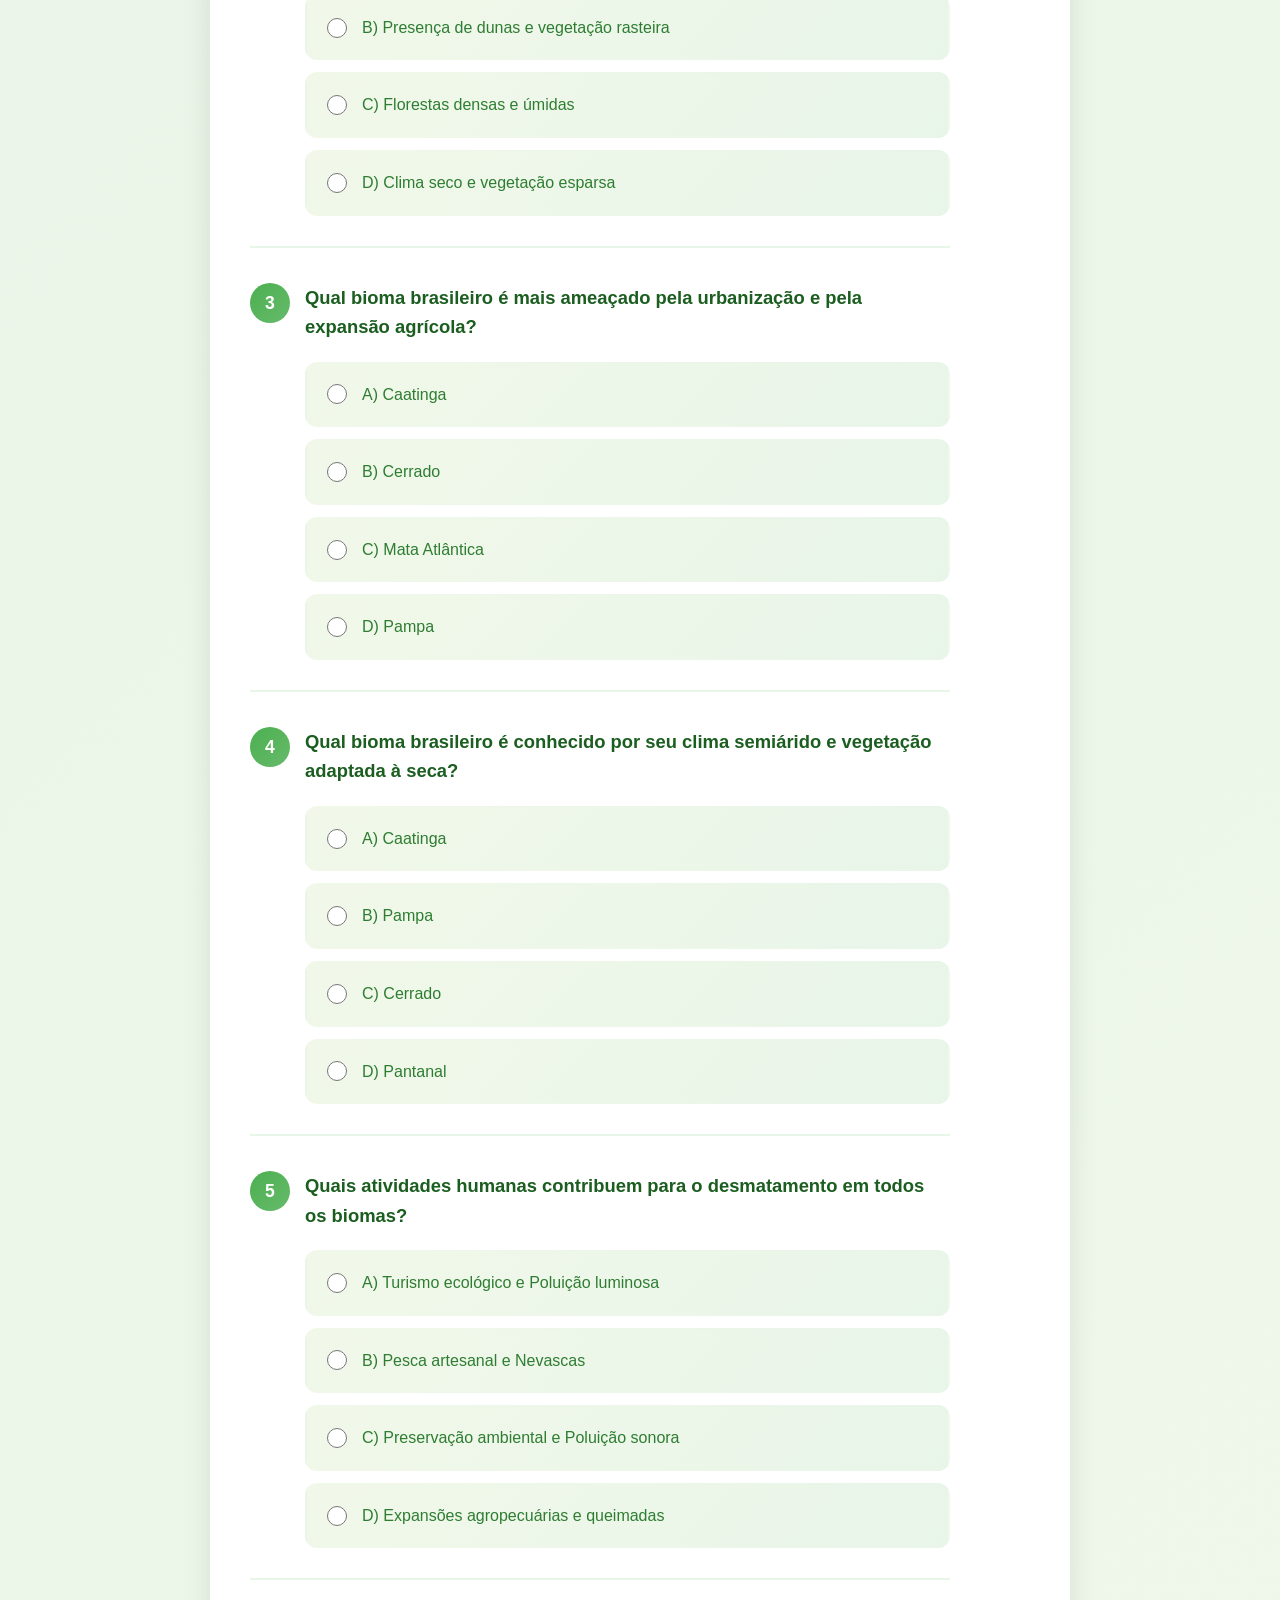
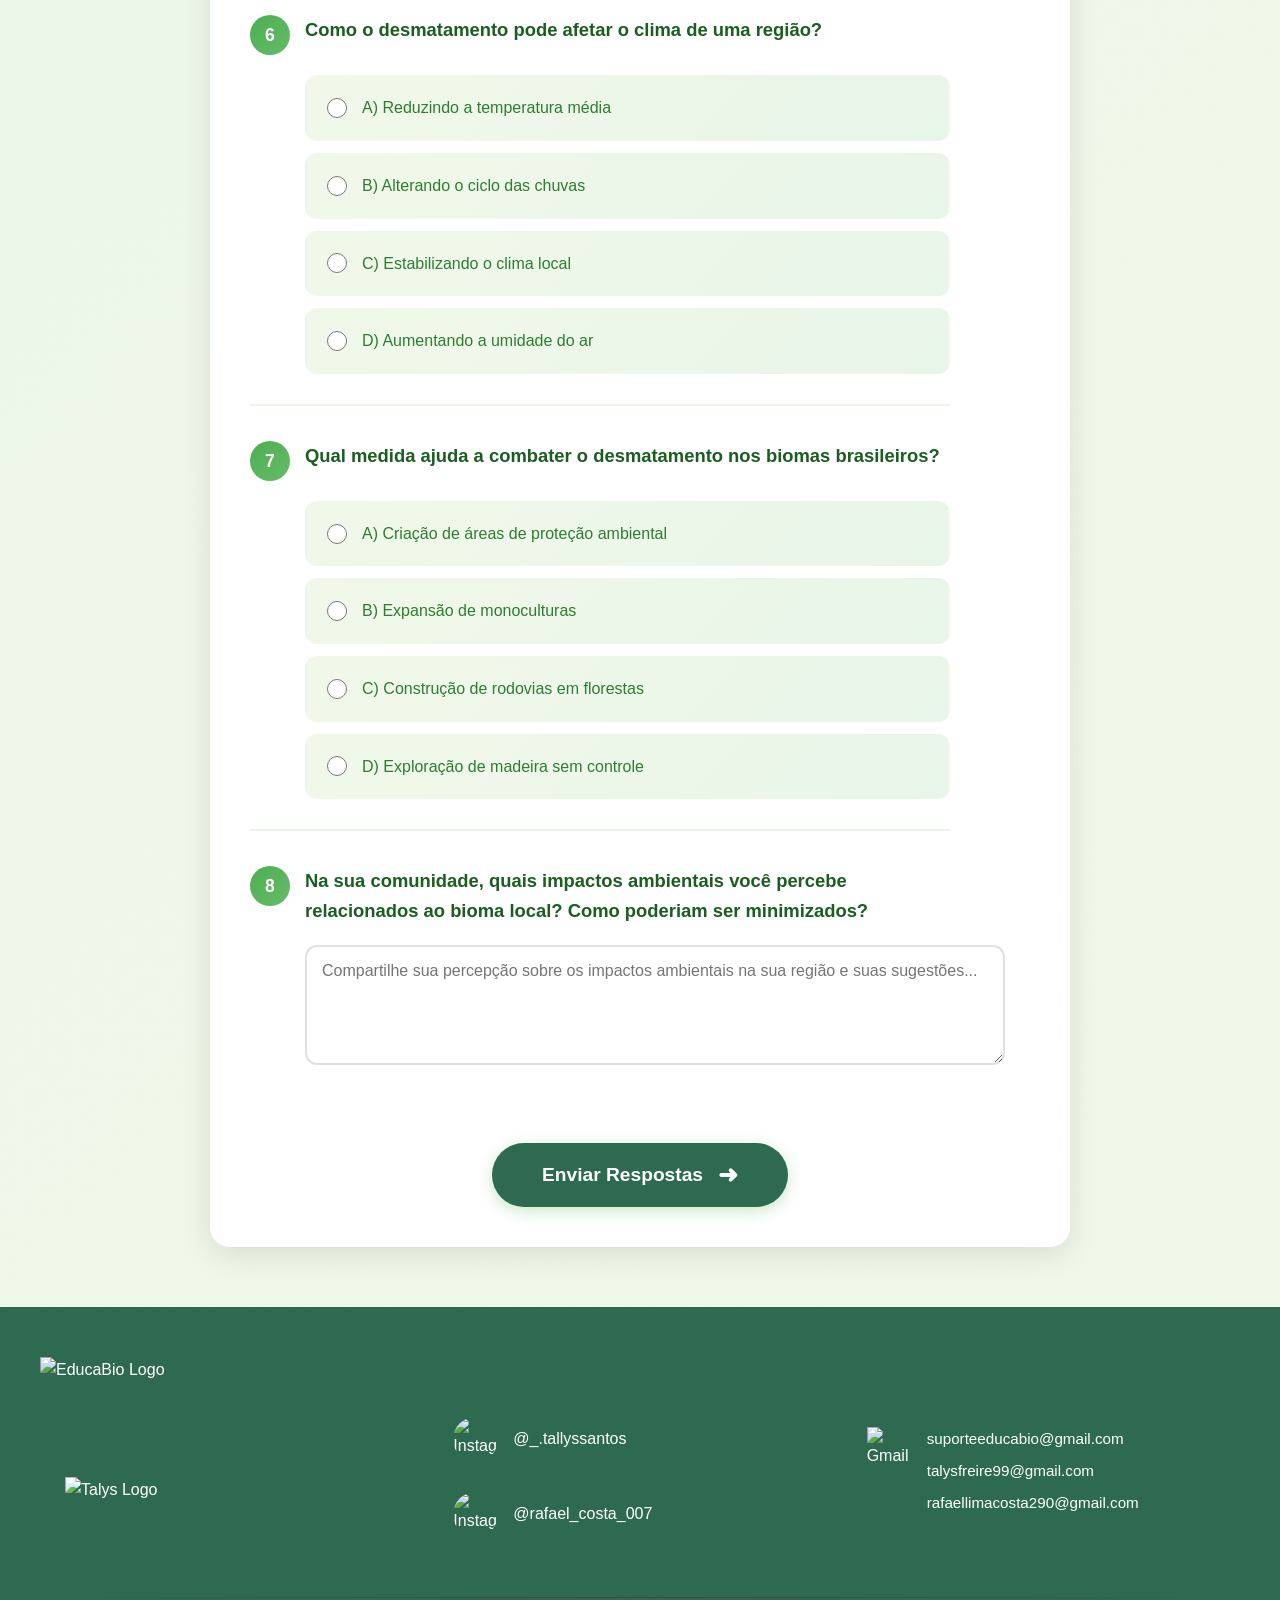
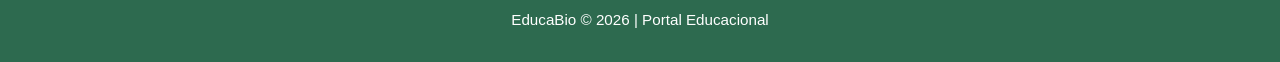
==== commit fcfa221f: "Atuaização" ====
--- a/index.html
+++ b/index.html
@@ -42,6 +42,18 @@
                 </svg>
             <span class="full-user-name" id="desktop-full-name">Carregando...</span>
         </div>
+                <a href="assets/politicamodal.html" class="dropdown-link-item">
+                <svg width="24" height="24" viewBox="0 0 24 24" fill="none" class="link-icon">
+                    <path d="M4 3H16V19H4Z" stroke="currentColor" stroke-width="2"/>
+                    
+                    <path d="M8 7H20V23H8Z" stroke="currentColor" stroke-width="2"/>
+                    
+                    <path d="M10 10H18" stroke="currentColor" stroke-width="2" stroke-linecap="round"/>
+                    <path d="M10 13H18" stroke="currentColor" stroke-width="2" stroke-linecap="round"/>
+                    <path d="M10 16H18" stroke="currentColor" stroke-width="2" stroke-linecap="round"/>
+                </svg>
+                Termos de Uso </br>Politica de Privacidade
+            </a>
 
         <div class="dropdown-footer">
             <button class="btn-premium-sair" id="btn-logout-desktop">
@@ -141,7 +153,7 @@
         </form>
 
         <form class="auth-form hidden" id="forgot-form">
-            <p class="forgot-text">Digite seu email para receber um link de recuperacao de senha.</p>
+            <p class="forgot-text">Digite seu email para receber um link de recuperação de senha.</p>
             <div class="form-group">
                 <label for="forgot-email">Email</label>
                 <input type="email" id="forgot-email" placeholder="seu@email.com" autocomplete="email" required>
@@ -226,9 +238,9 @@
         <img src="https://hebbkx1anhila5yf.public.blob.vercel-storage.com/instagram-9ubd6lg7rGDtGo9v0zy2sn0OGkRvIf.png" alt="Instagram">
         <span>@_.tallyssantos</span>
       </a>
-      <a href="https://github.com/Talys99-kazuma" target="_blank" class="social-link">
-        <img src="https://hebbkx1anhila5yf.public.blob.vercel-storage.com/github-zu1zKWHivKHfpjQVtYl8Pwv744STsI.png" alt="GitHub">
-        <span>Talys99-kazuma</span>
+      <a href="https://instagram.com/rafael_costa_007" target="_blank" class="social-link">
+        <img src="https://hebbkx1anhila5yf.public.blob.vercel-storage.com/instagram-9ubd6lg7rGDtGo9v0zy2sn0OGkRvIf.png" alt="Instagram">
+        <span>@rafael_costa_007</span>
       </a>
     </div>
 
--- a/assets/css/index.css
+++ b/assets/css/index.css
@@ -965,7 +965,7 @@
 
 /* Divider */
 .footer-divider {
-  max-width: 1200px;
+  max-width: 2000px;
   height: 1px;
   background: linear-gradient(to right, transparent, #444, transparent);
 }
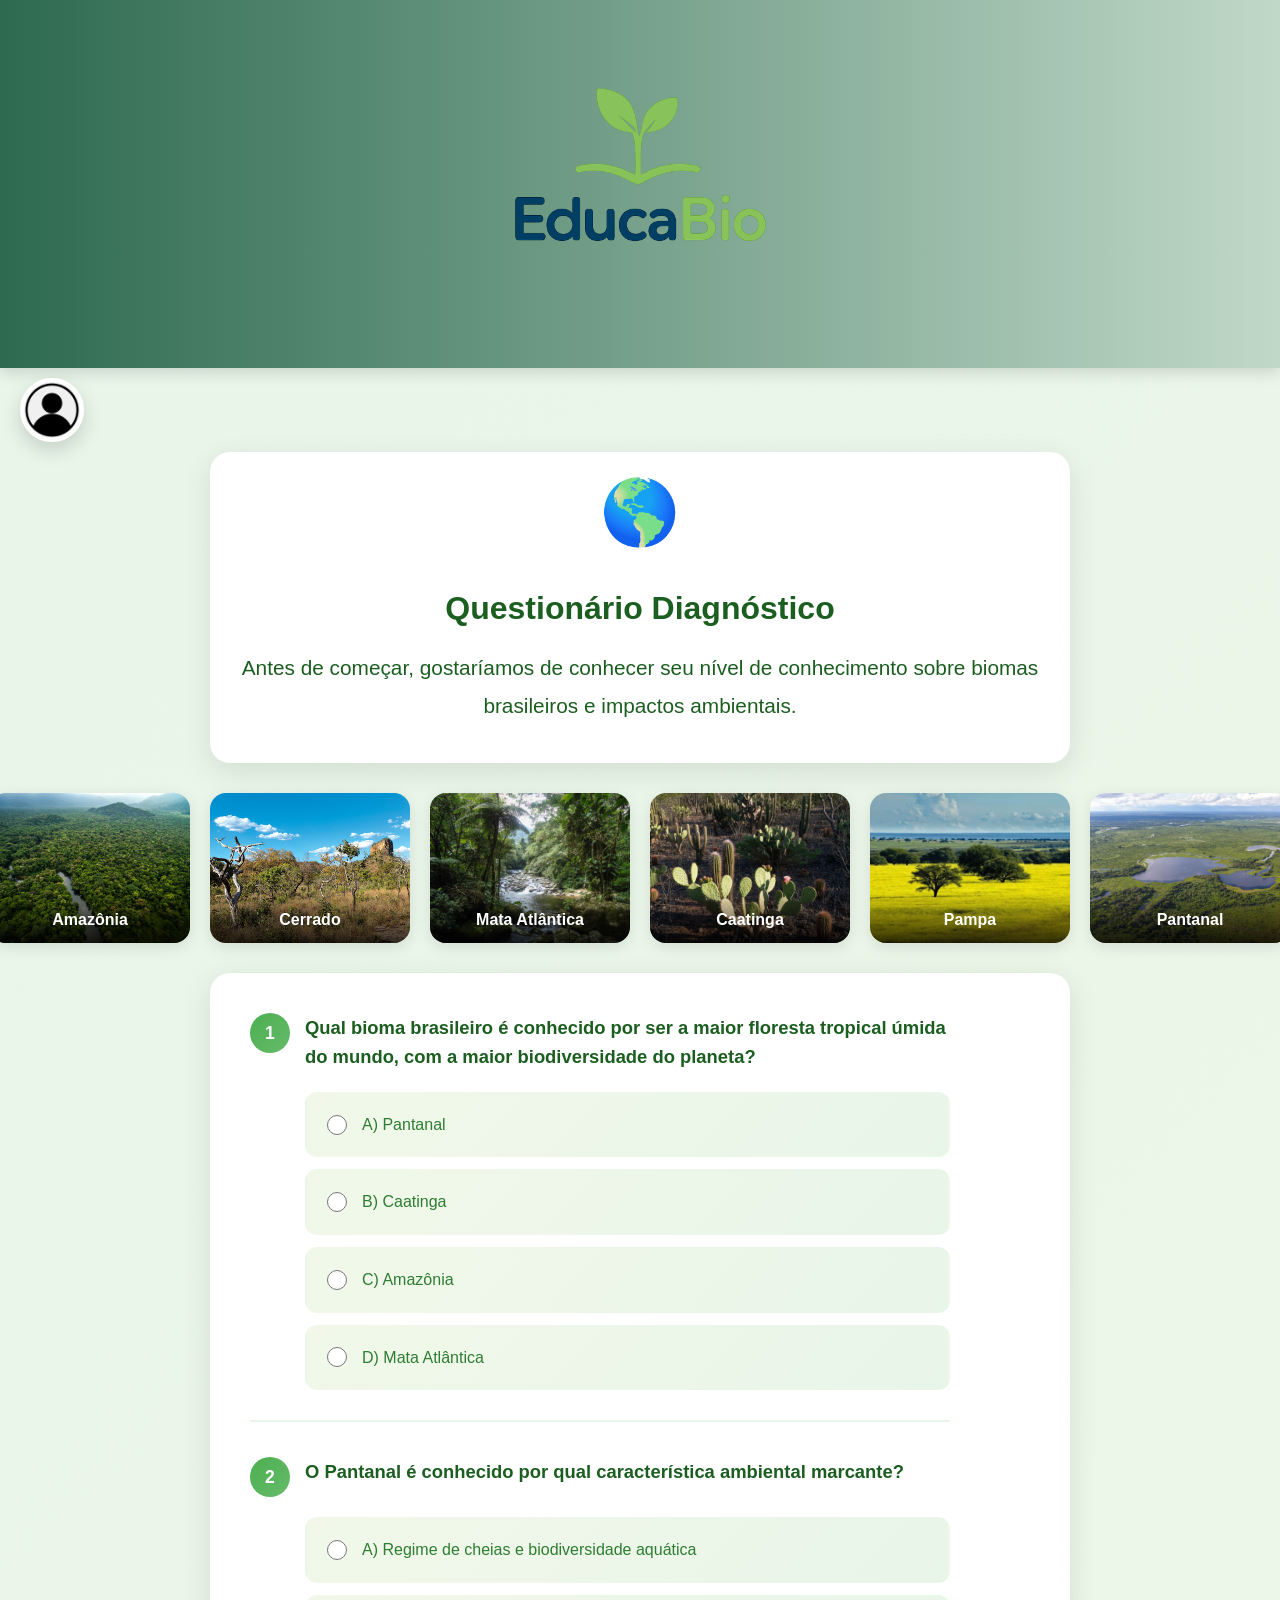
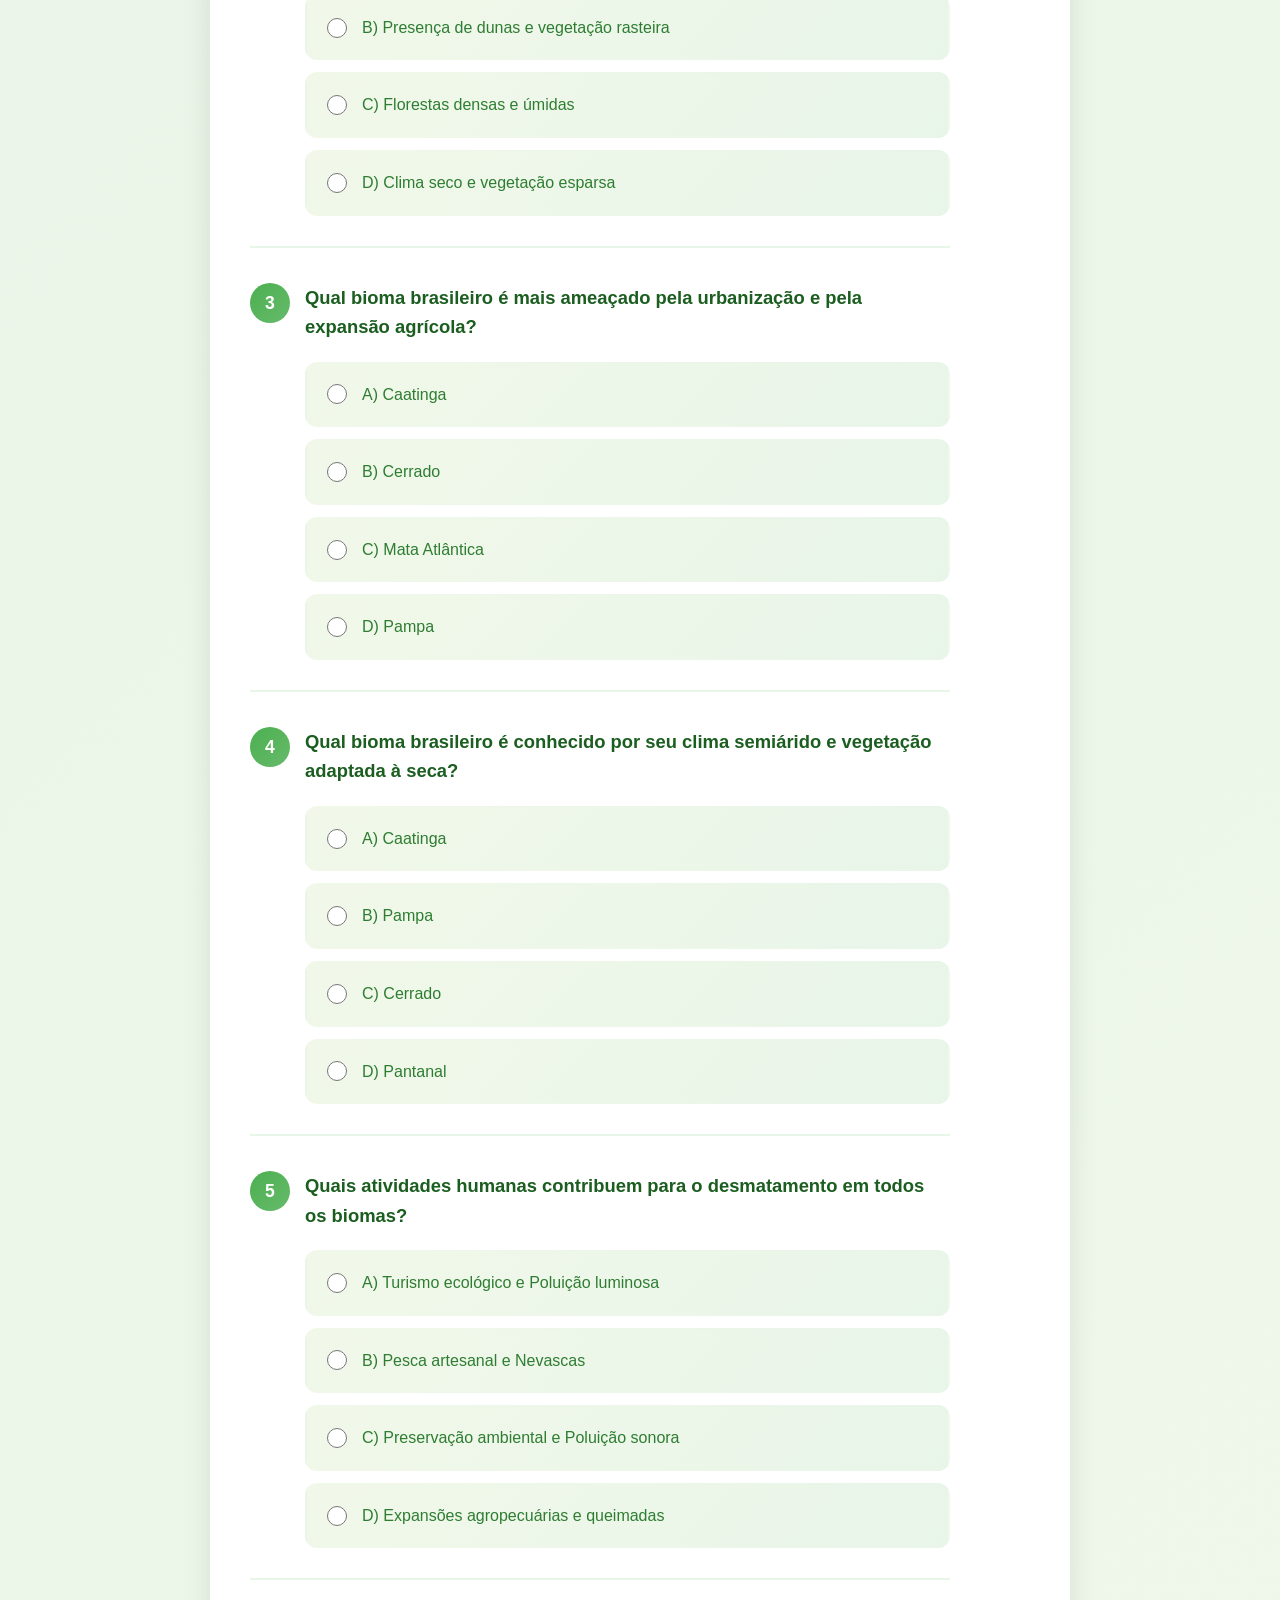
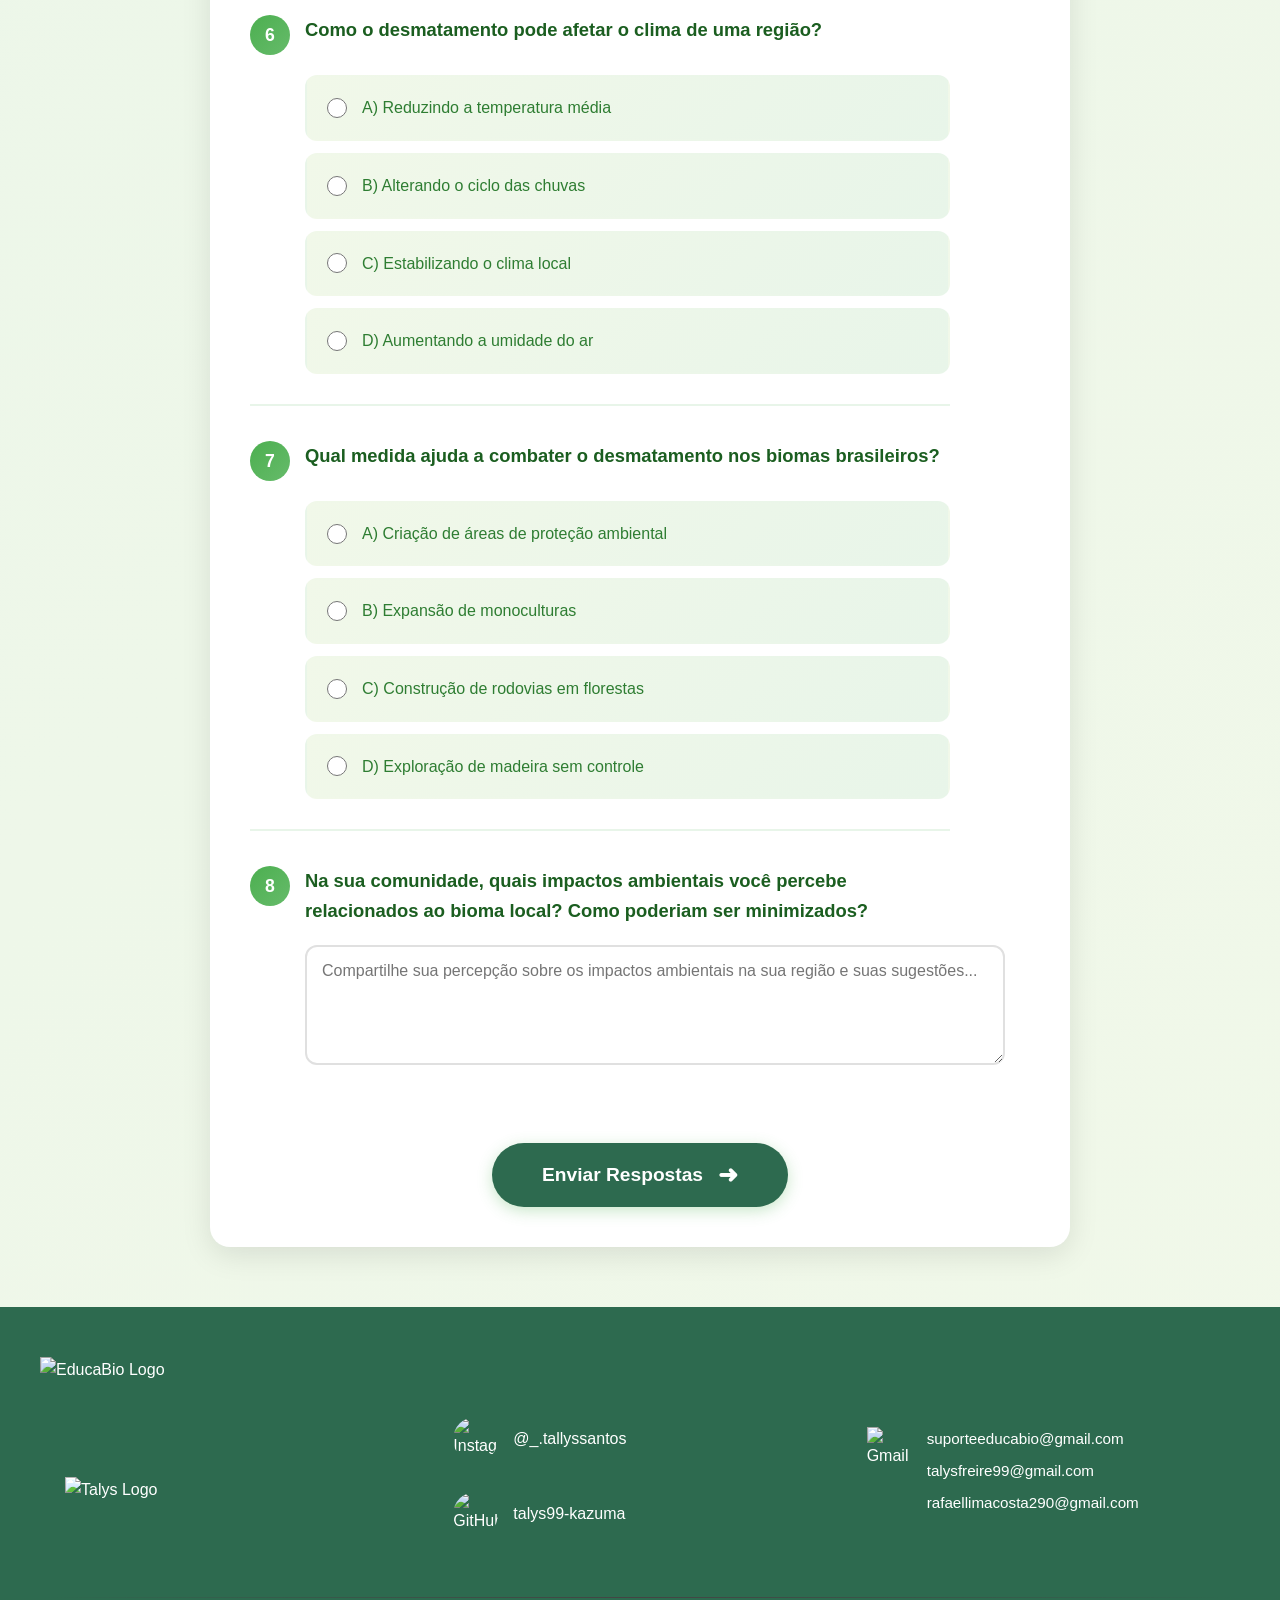
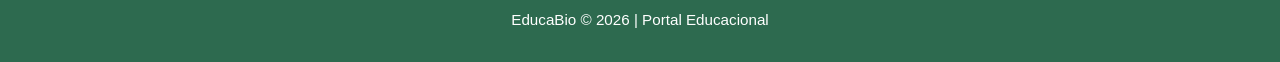
==== commit 2a09af61: "atualização" ====
--- a/index.html
+++ b/index.html
@@ -238,9 +238,9 @@
         <img src="https://hebbkx1anhila5yf.public.blob.vercel-storage.com/instagram-9ubd6lg7rGDtGo9v0zy2sn0OGkRvIf.png" alt="Instagram">
         <span>@_.tallyssantos</span>
       </a>
-      <a href="https://instagram.com/rafael_costa_007" target="_blank" class="social-link">
-        <img src="https://hebbkx1anhila5yf.public.blob.vercel-storage.com/instagram-9ubd6lg7rGDtGo9v0zy2sn0OGkRvIf.png" alt="Instagram">
-        <span>@rafael_costa_007</span>
+      <a href="https://github.com/rafael-costa-007" target="_blank" class="social-link">
+        <img src="img/github.png" alt="GitHub">
+        <span>talys99-kazuma</span>
       </a>
     </div>
 
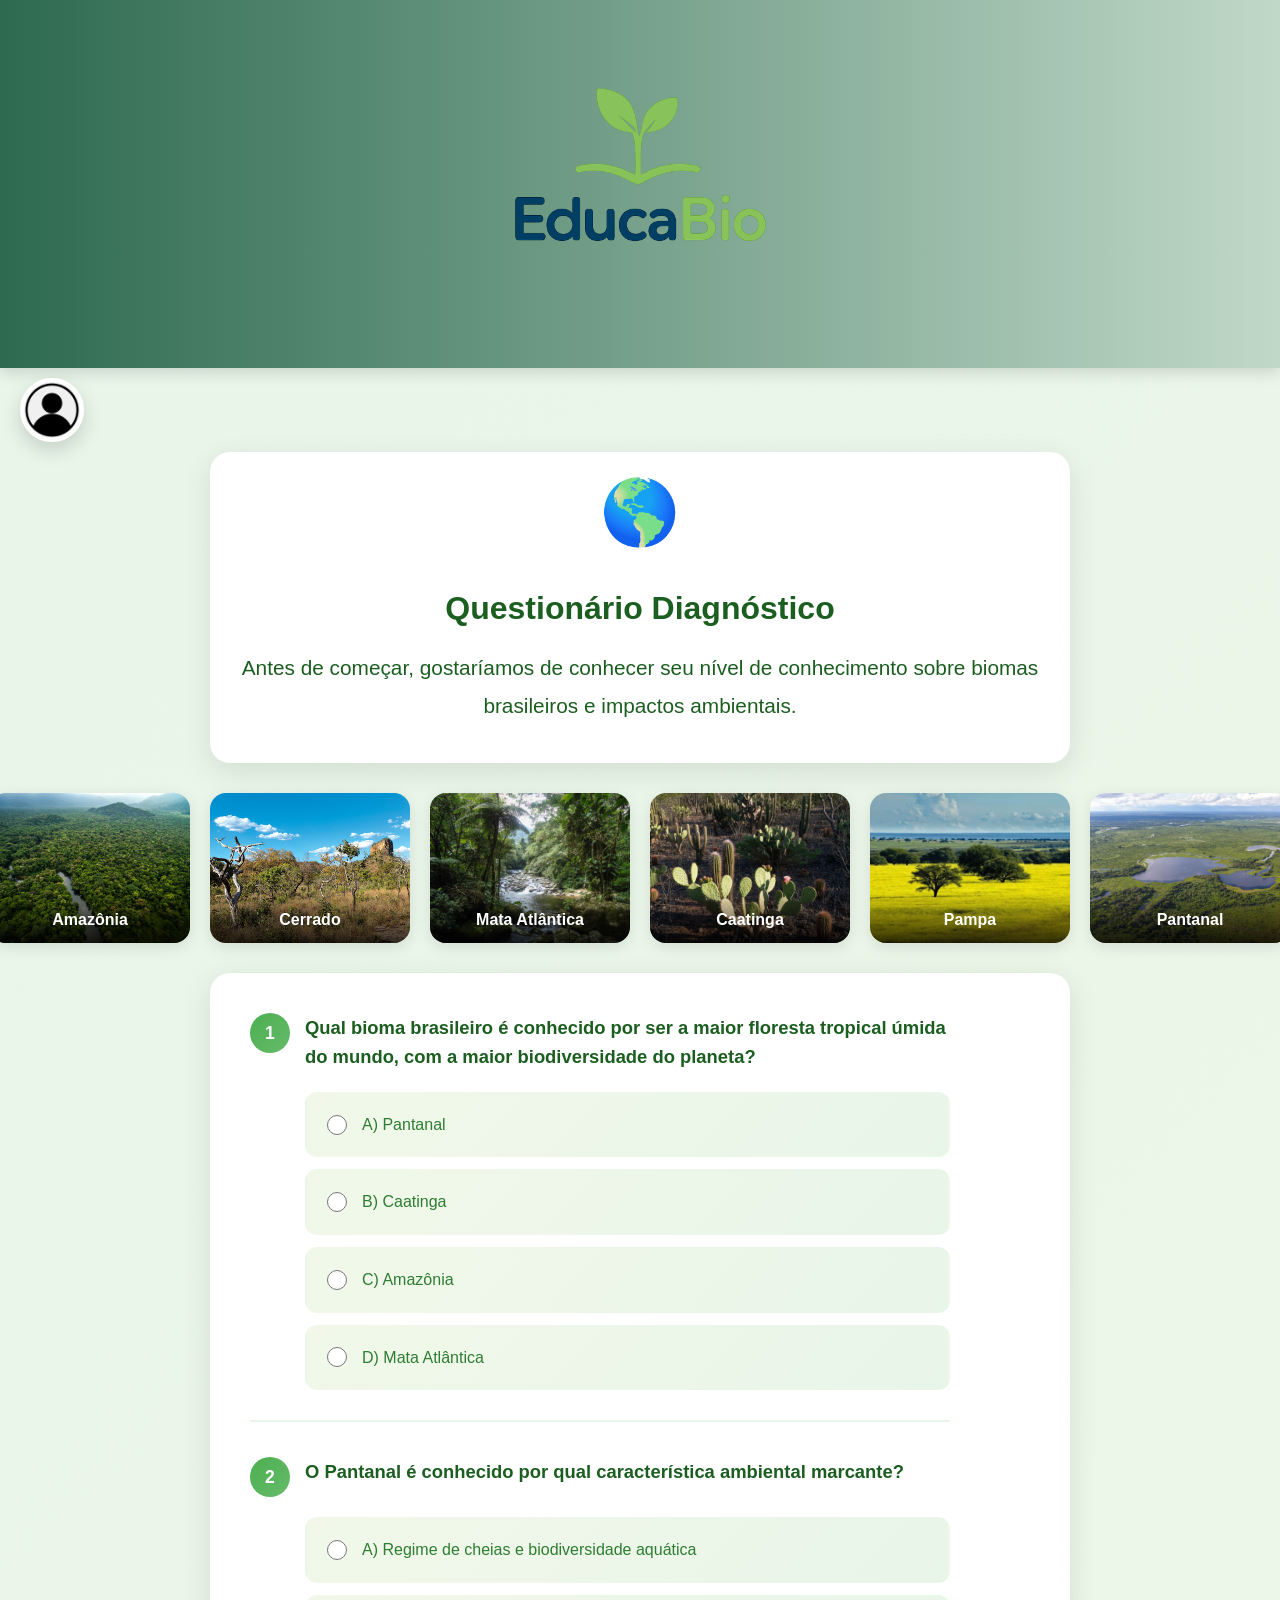
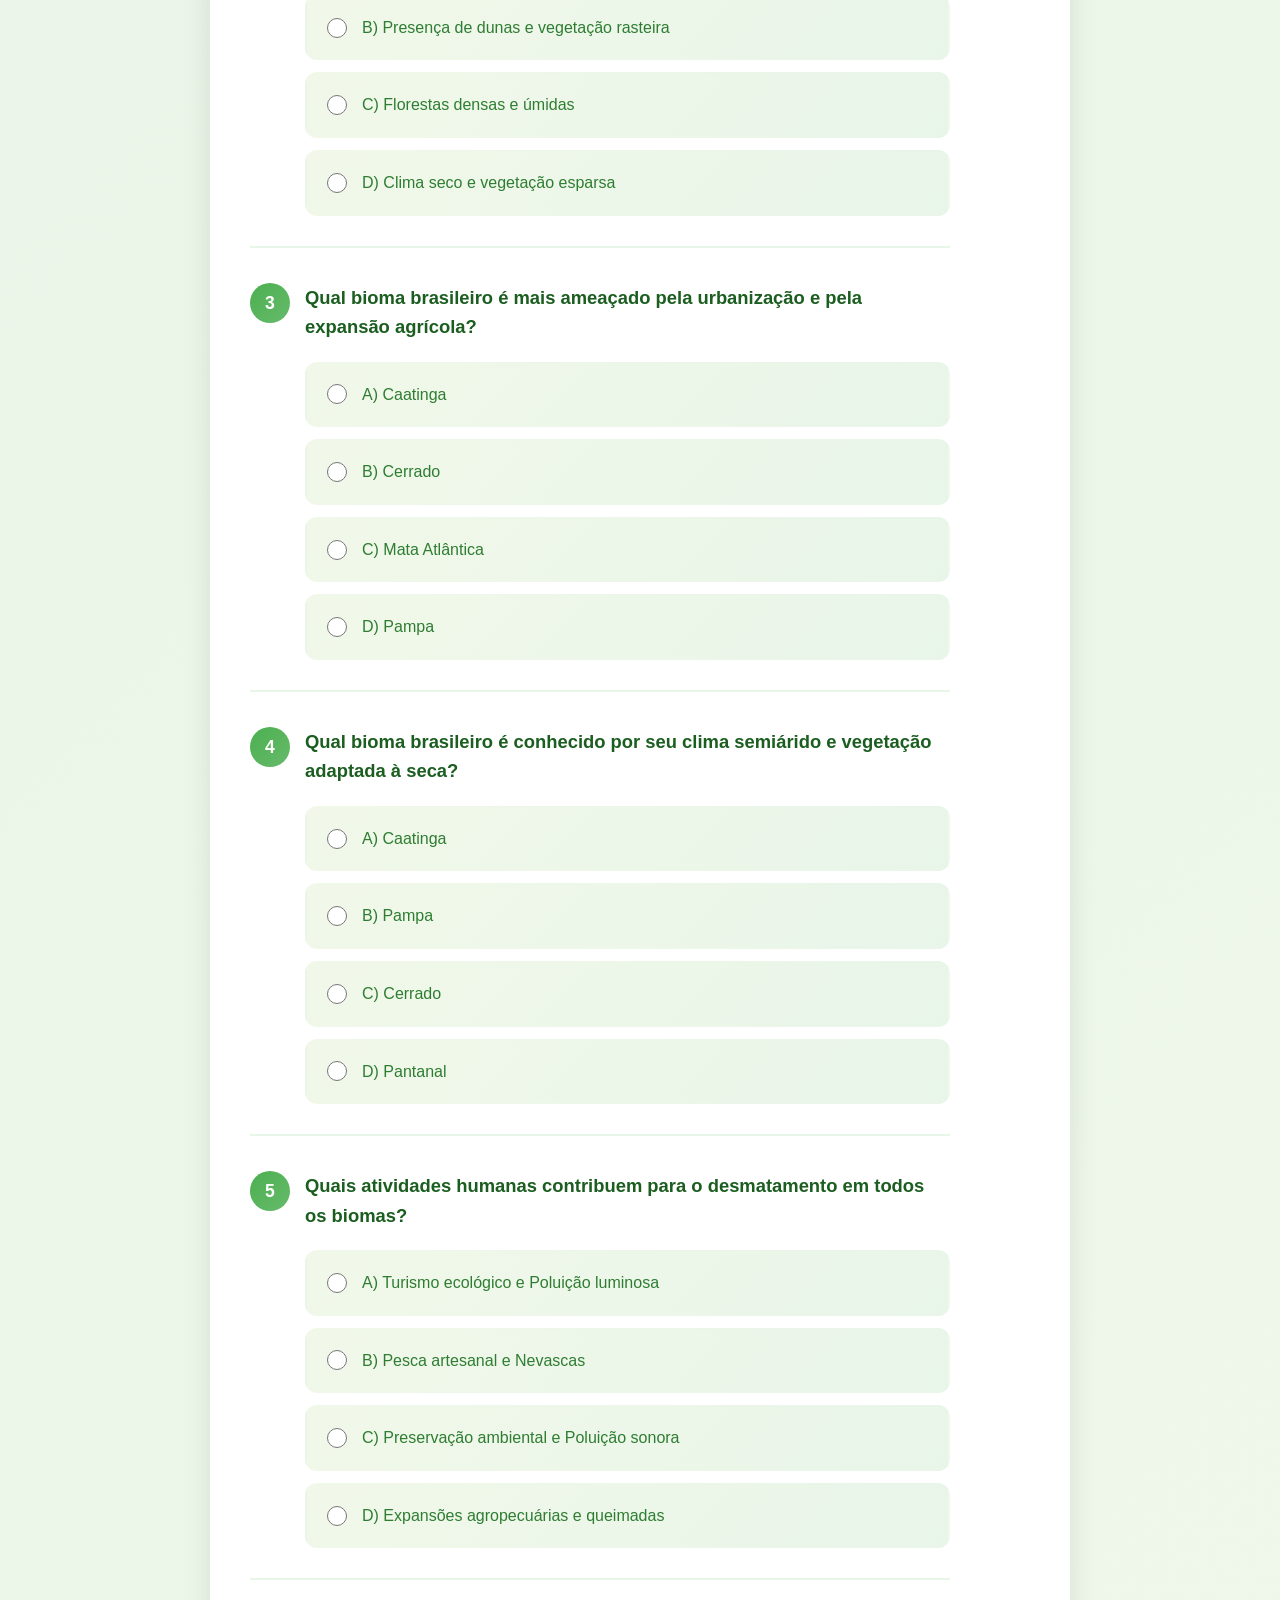
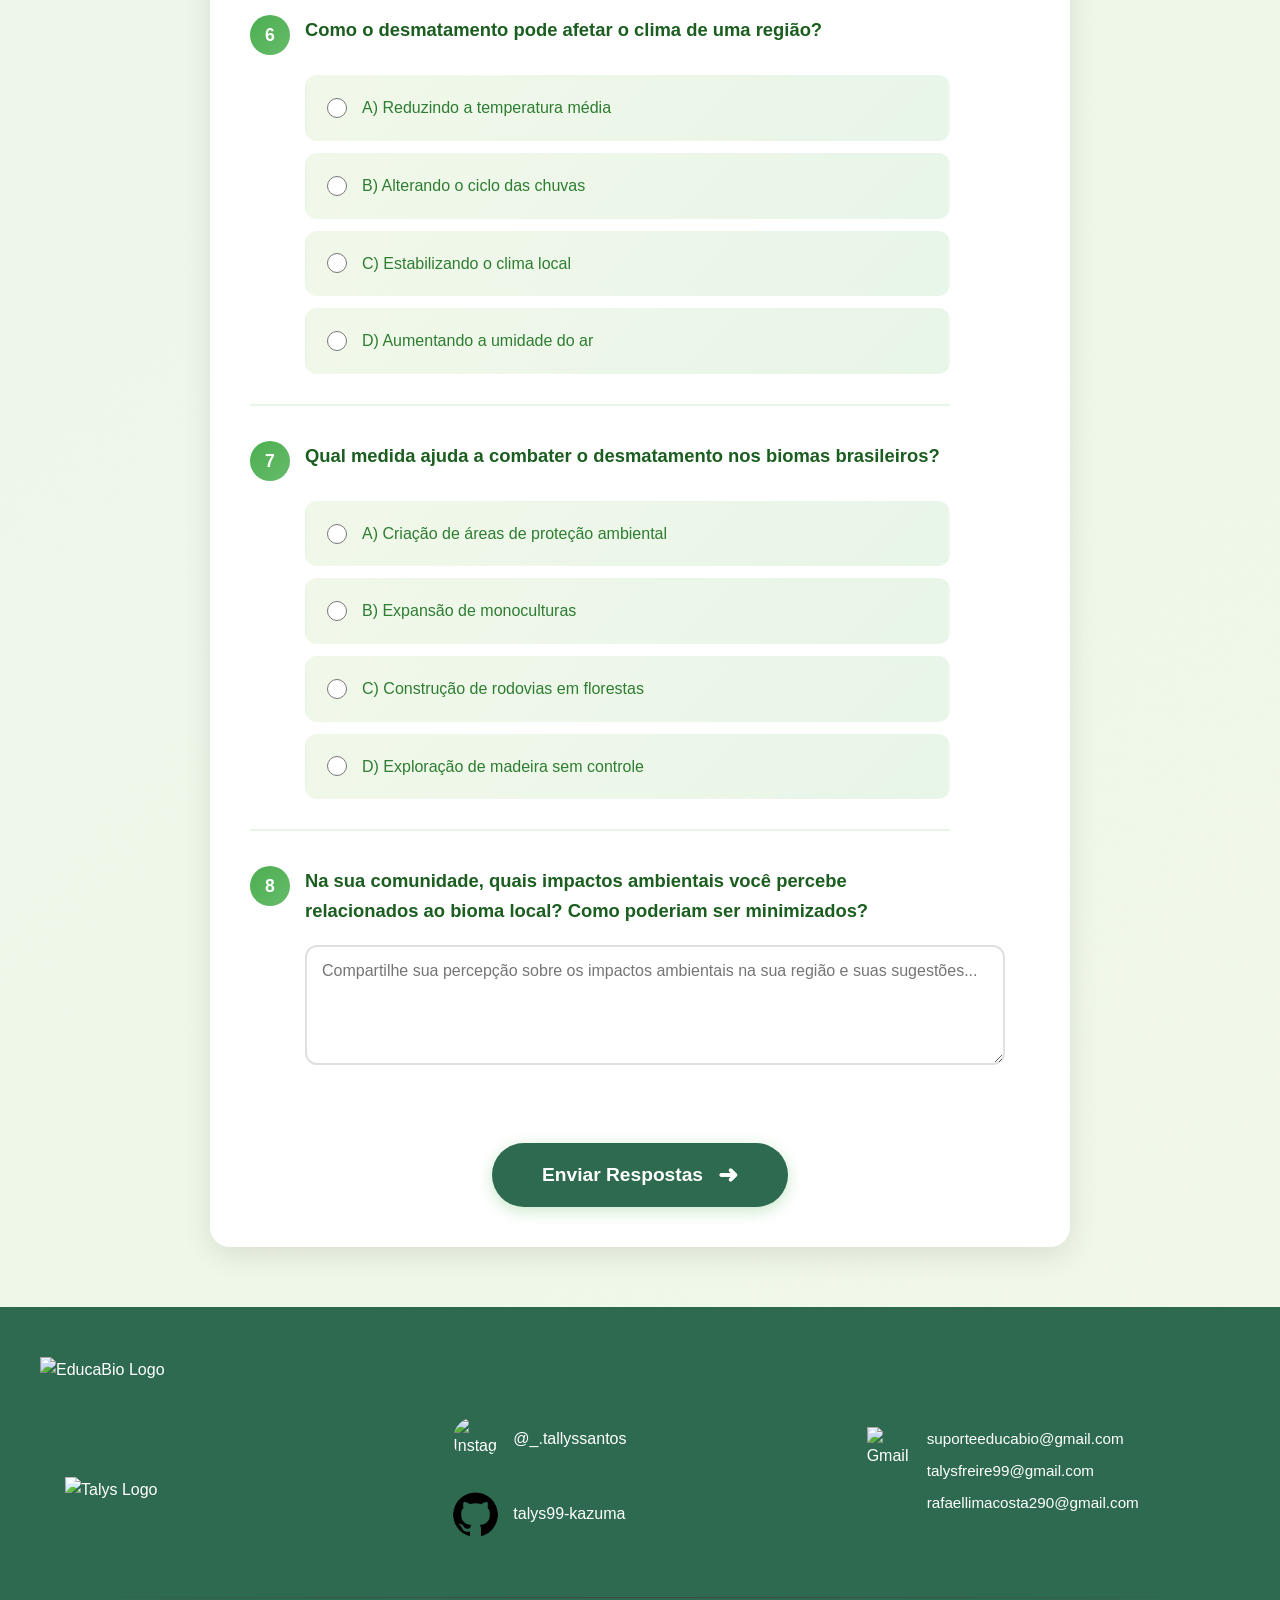
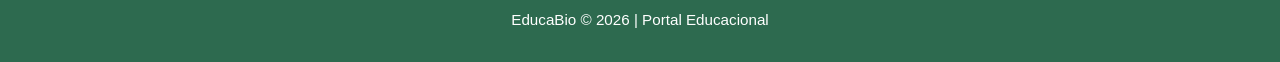
==== commit bc54bea4: "Atualização" ====
--- a/index.html
+++ b/index.html
@@ -239,7 +239,7 @@
         <span>@_.tallyssantos</span>
       </a>
       <a href="https://github.com/rafael-costa-007" target="_blank" class="social-link">
-        <img src="img/github.png" alt="GitHub">
+        <img src="/assets/img/github.png" alt="GitHub">
         <span>talys99-kazuma</span>
       </a>
     </div>
